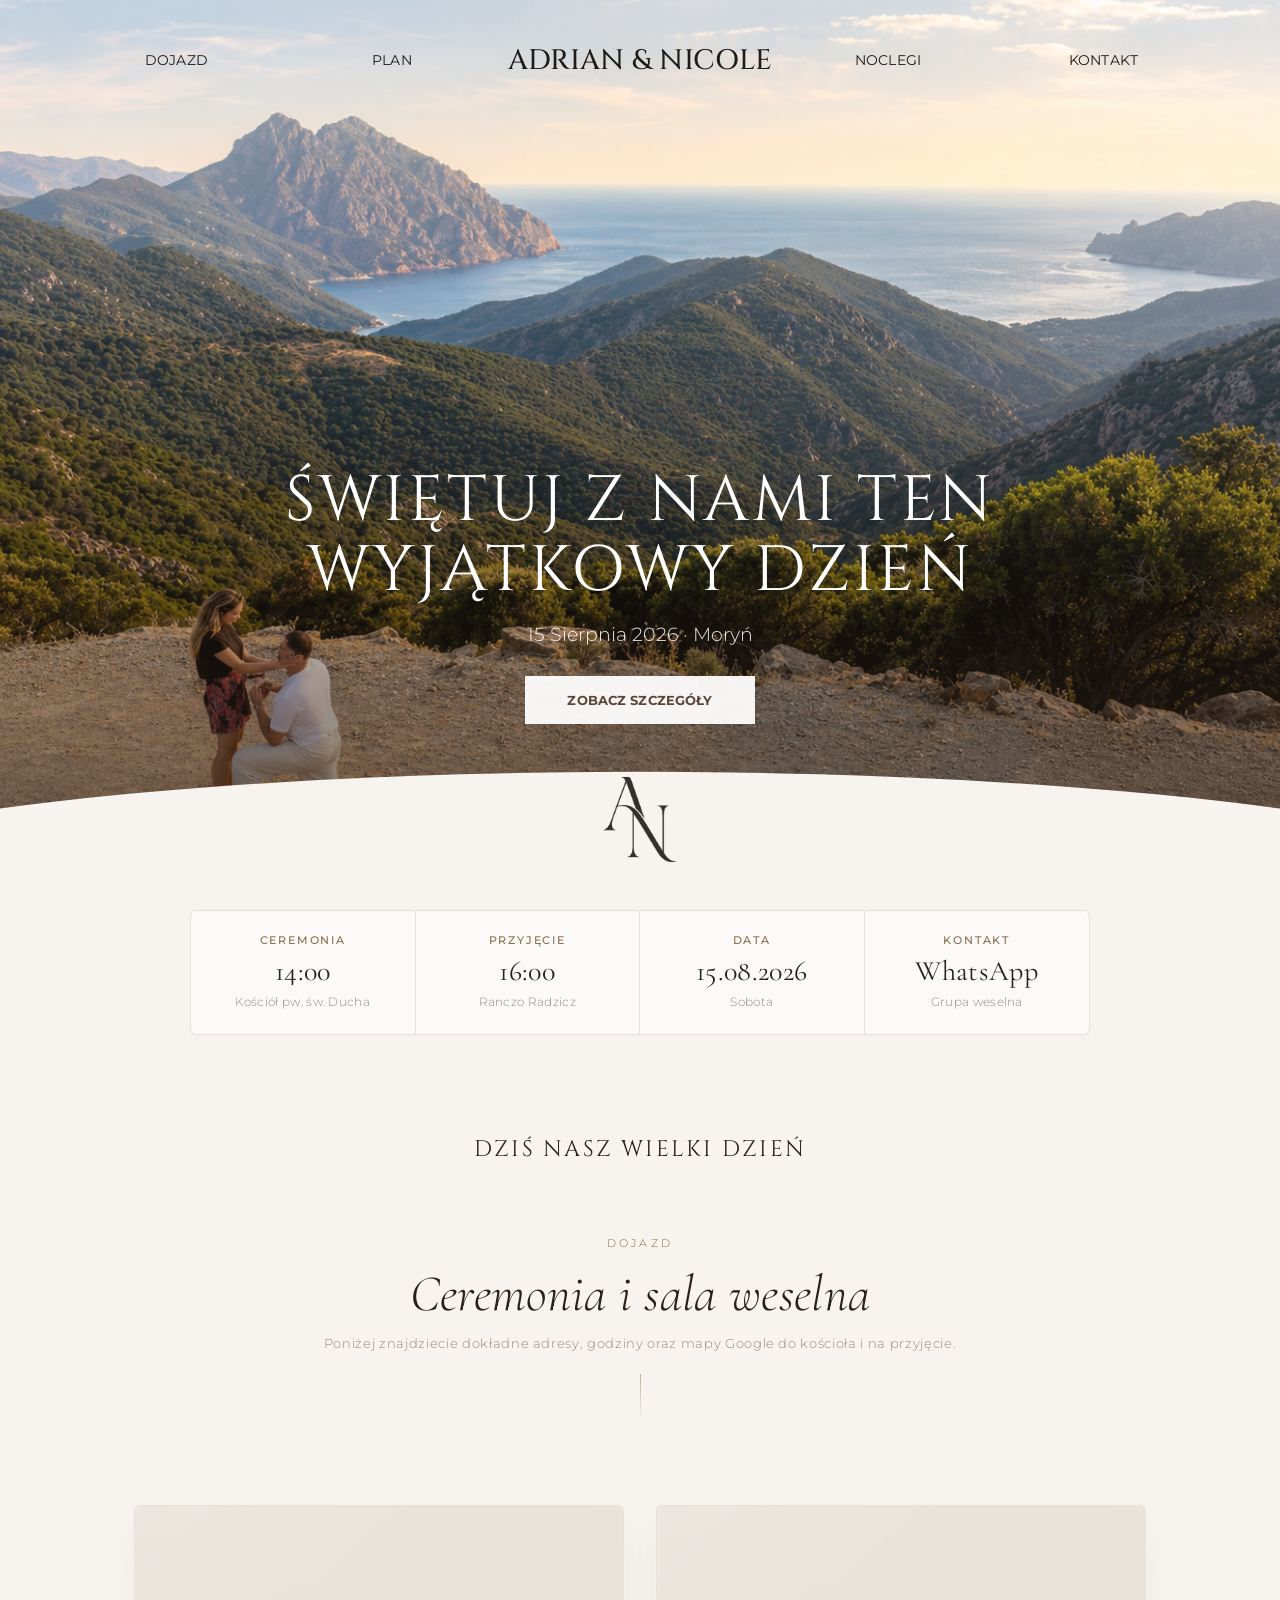
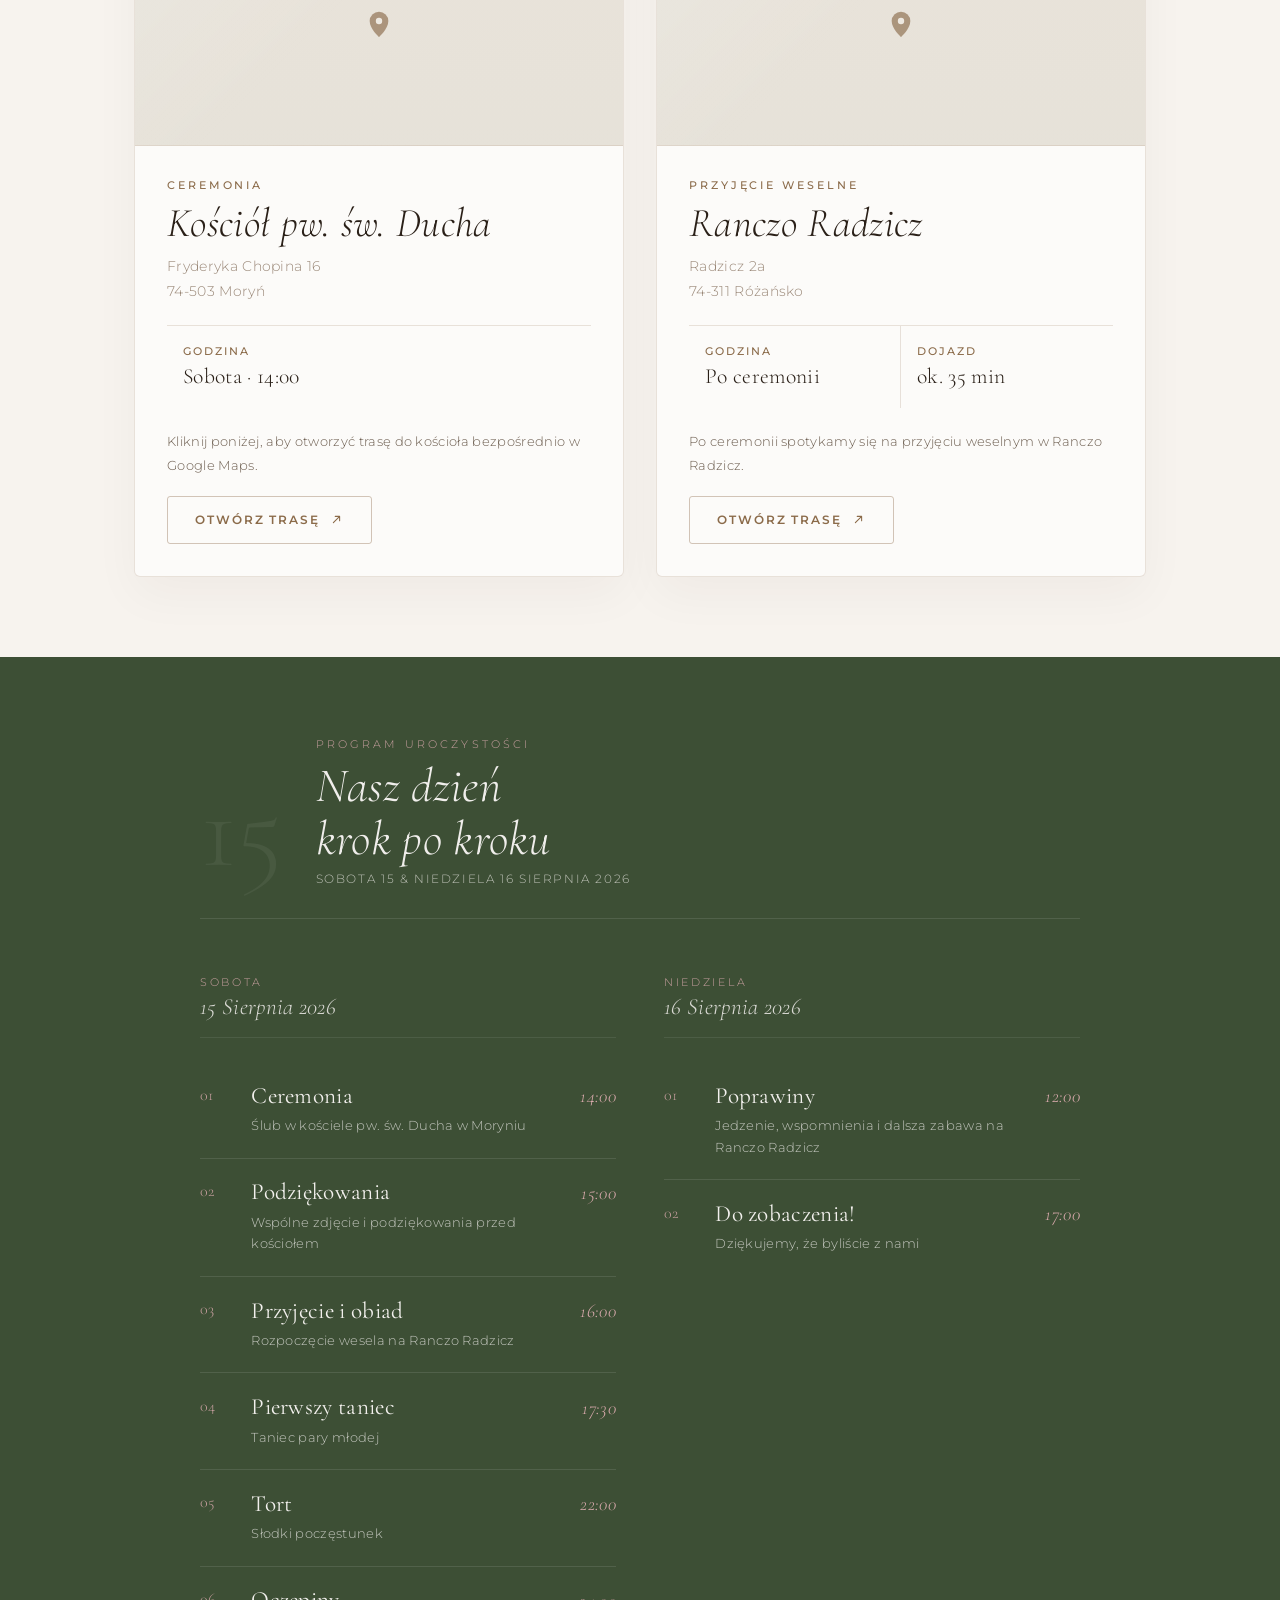
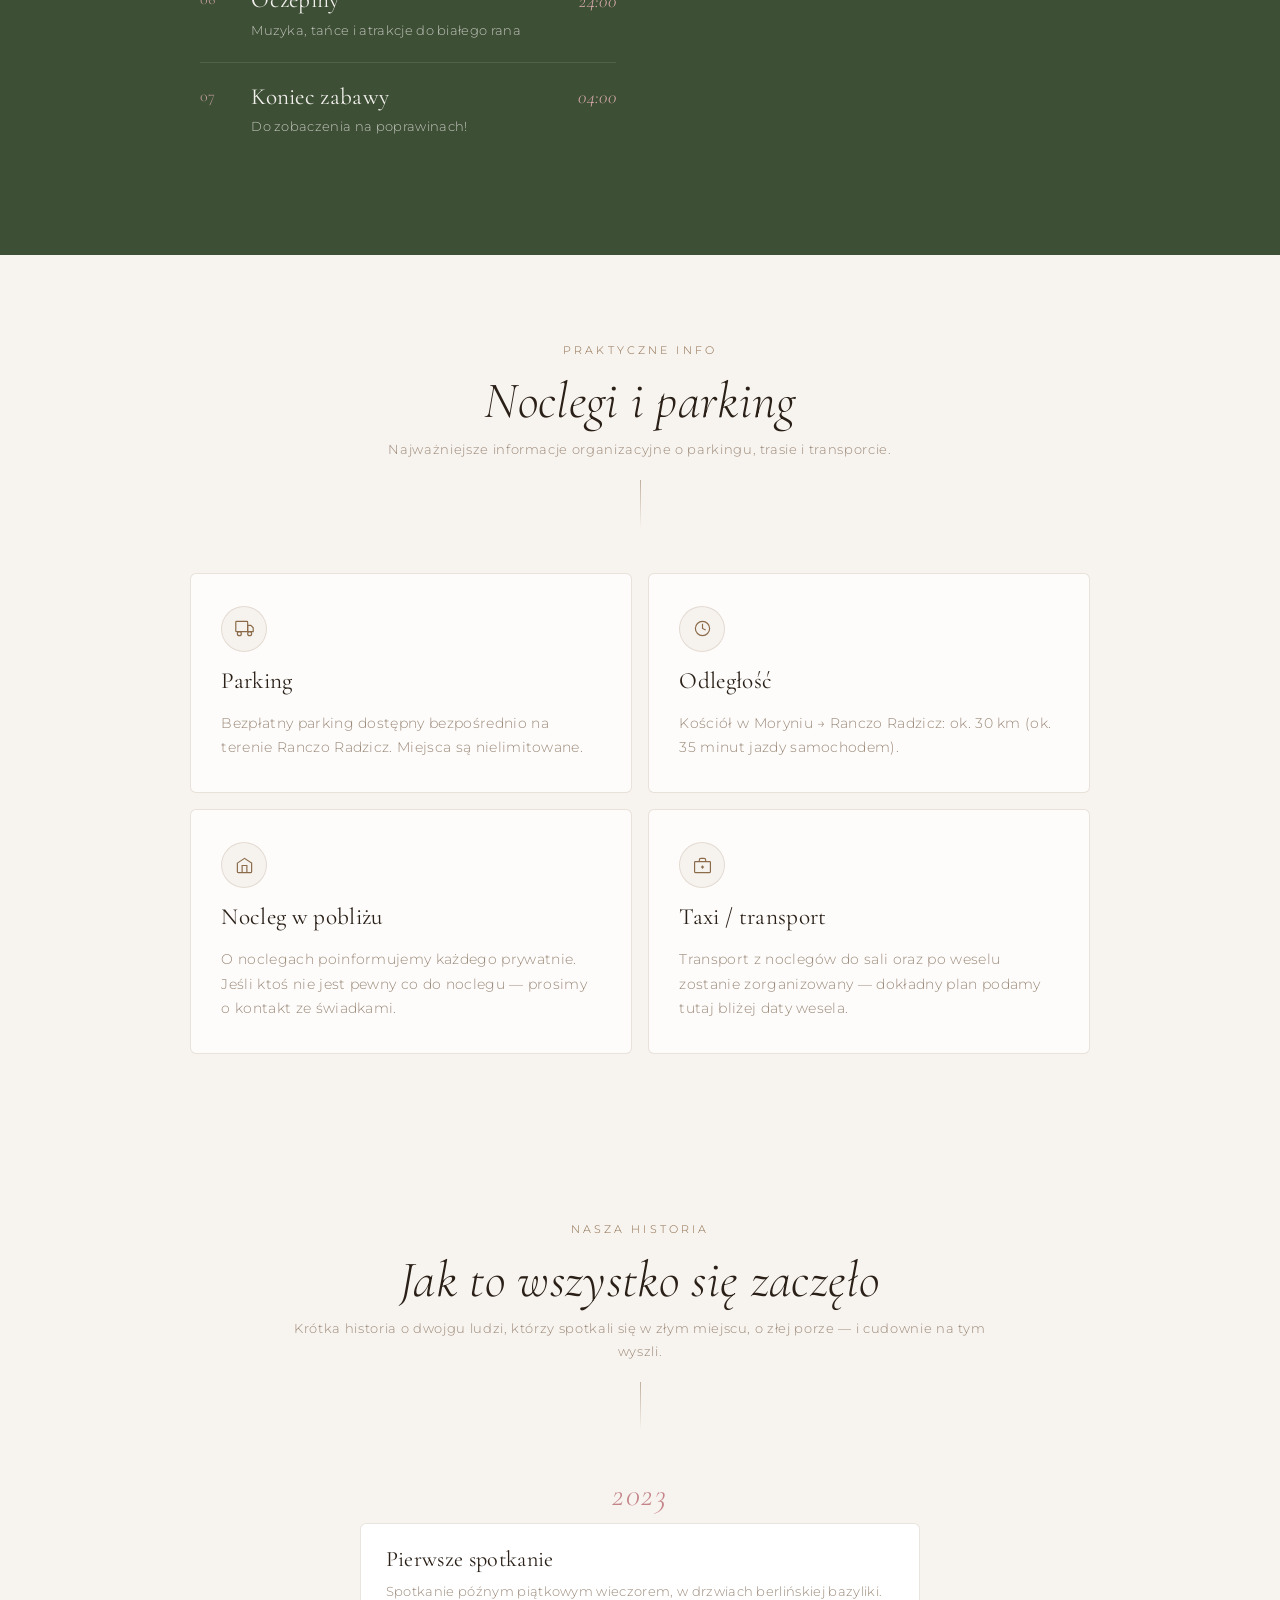
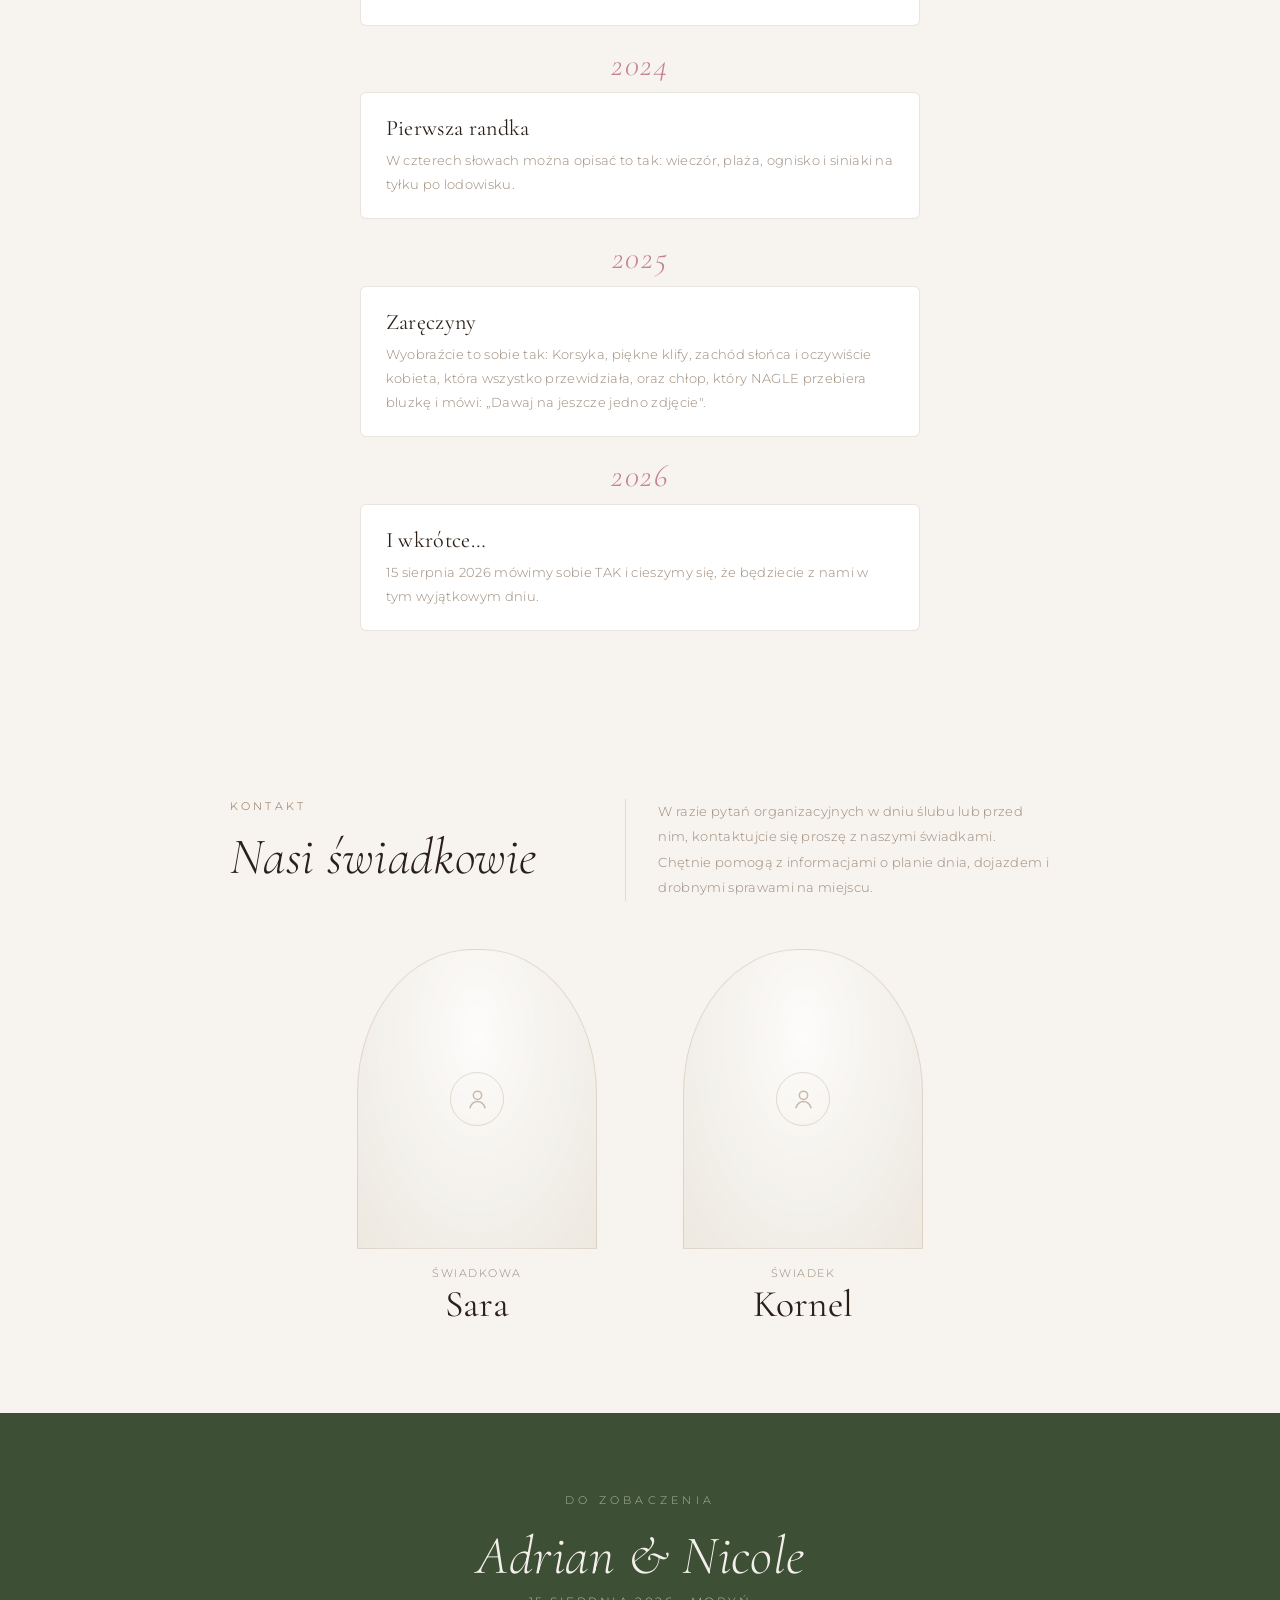
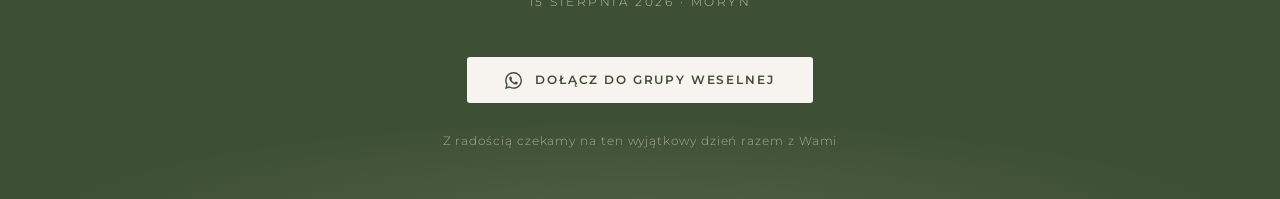
==== index.html @ 2f5355aa "first commit" ====
<!DOCTYPE html>
<html lang="pl">

<head>
  <meta charset="UTF-8" />
  <meta name="viewport" content="width=device-width, initial-scale=1.0" />
  <meta name="description"
    content="Strona ślubna Adriana i Nicole: data, dojazd, plan uroczystości, noclegi, parking i kontakt." />
  <title>Adrian & Nicole · 15.08.2026</title>
  <link rel="preload" as="image" href="hero-corsica.png" />
  <link rel="preconnect" href="https://fonts.googleapis.com" />
  <link rel="preconnect" href="https://fonts.gstatic.com" crossorigin />
  <link
    href="https://fonts.googleapis.com/css2?family=Cormorant+Garamond:ital,wght@0,300;0,400;0,600;1,300;1,400;1,600&family=Cinzel:wght@400;500&family=Montserrat:wght@300;400;500&display=swap"
    rel="stylesheet" />
  <style>
    *,
    *::before,
    *::after {
      box-sizing: border-box;
      margin: 0;
      padding: 0;
    }

    :root {
      --bg: #f7f3ee;
      /* ciepły krem — tło całej strony */
      --bg2: #ede8e0;
      /* nieco ciemniejszy krem dla sekcji */
      --dark: #2a2018;
      /* głęboka czekolada — tekst */
      --mid: #6b5c4e;
      /* średni brąz — podtytuły */
      --muted: #9a8878;
      /* jasny brąz — opisy */
      --accent: #8b6b4a;
      /* ciepły brąz — przyciski, akcenty */
      --pink: #c4848a;
      /* blush różowy */
      --green: #3d4f35;
      /* zieleń sekcji */
      --border: rgba(139, 107, 74, 0.18);
      --white: #ffffff;
    }

    html {
      scroll-behavior: smooth;
    }

    body {
      font-family: 'Montserrat', sans-serif;
      font-weight: 300;
      background: var(--bg);
      color: var(--dark);
      letter-spacing: 0.02em;
    }

    /* ════════════════════════════════
       HERO — DreamDay style
    ════════════════════════════════ */
    .hero {
      position: relative;
      width: 100%;
      height: 100vh;
      min-height: 720px;
      margin: 0;
      overflow: hidden;
      display: flex;
      flex-direction: column;
      justify-content: flex-end;
      background: #efecea;
    }

    /* photo background */
    .hero-photo {
      position: absolute;
      inset: 0;
      background-color: #d9d2c8;
      background-image: url('hero-corsica.png');
      background-size: cover;
      background-position: 50% 42%;
      transform: scale(1.01);
    }

    /* dark gradient only at bottom for text legibility */
    .hero-photo::after {
      content: '';
      position: absolute;
      inset: 0;
      background: linear-gradient(to bottom,
          rgba(255, 255, 255, 0.58) 0%,
          rgba(255, 255, 255, 0.12) 36%,
          rgba(49, 37, 28, 0.34) 68%,
          rgba(49, 37, 28, 0.74) 100%);
    }

    .hero-nav {
      position: absolute;
      top: 0;
      left: 0;
      right: 0;
      z-index: 5;
      display: grid;
      grid-template-columns: 1fr 1fr auto 1fr 1fr;
      align-items: center;
      gap: 1rem;
      padding: 2.6rem clamp(1.25rem, 6vw, 7rem) 0;
      color: #1e1c18;
    }

    .hero-nav a {
      color: inherit;
      font-size: 0.88rem;
      font-weight: 400;
      text-align: center;
      text-decoration: none;
      text-transform: uppercase;
      letter-spacing: 0.02em;
      transition: opacity 0.2s ease;
    }

    .hero-nav a:hover {
      opacity: 0.6;
    }

    .hero-brand {
      font-family: 'Cinzel', serif;
      font-size: clamp(1.45rem, 2.2vw, 2rem);
      font-weight: 500;
      color: inherit;
      text-align: center;
      text-transform: uppercase;
      white-space: nowrap;
    }

    .mobile-menu-toggle,
    .mobile-menu {
      display: none;
    }

    /* text block */
    .hero-body {
      position: relative;
      z-index: 2;
      text-align: center;
      width: min(100%, 1120px);
      margin: 0 auto;
      padding: 0 1.5rem clamp(11rem, 18vh, 15rem);
    }

    .hero-title {
      font-family: 'Cinzel', serif;
      font-size: clamp(2.35rem, 5vw, 4.9rem);
      font-weight: 400;
      color: #fff;
      letter-spacing: 0.04em;
      line-height: 1.08;
      text-transform: uppercase;
      margin-bottom: 1rem;
      margin-left: auto;
      margin-right: auto;
      max-width: 980px;
      text-wrap: balance;
      text-shadow: 0 2px 24px rgba(0, 0, 0, 0.16);
    }

    .hero-sub {
      font-size: clamp(0.95rem, 1.5vw, 1.24rem);
      font-weight: 300;
      letter-spacing: 0;
      color: rgba(255, 255, 255, 0.90);
      margin-bottom: 1.9rem;
    }

    /* CTA button */
    .hero-cta {
      display: inline-flex;
      align-items: center;
      justify-content: center;
      min-width: 230px;
      min-height: 48px;
      padding: 0.85rem 2.35rem;
      border: 0;
      color: #5b4539;
      font-family: 'Montserrat', sans-serif;
      font-size: 0.82rem;
      font-weight: 700;
      letter-spacing: 0.01em;
      text-transform: uppercase;
      text-decoration: none;
      cursor: pointer;
      background: rgba(255, 255, 255, 0.94);
      transition: transform 0.25s, background 0.25s;
    }

    .hero-cta:hover {
      background: #fff;
      transform: translateY(-2px);
    }

    /* countdown inside hero */
    .hero-countdown {
      display: none;
      justify-content: center;
      gap: 2rem;
      margin-bottom: 2rem;
    }

    .hcd-item {
      display: flex;
      flex-direction: column;
      align-items: center;
    }

    .hcd-num {
      font-family: 'Cinzel', serif;
      font-size: 2.2rem;
      font-weight: 400;
      color: #fff;
      line-height: 1;
    }

    .hcd-lbl {
      font-size: 0.45rem;
      letter-spacing: 0.25em;
      text-transform: uppercase;
      color: rgba(255, 255, 255, 0.6);
      margin-top: 0.3rem;
    }

    .hcd-sep {
      font-size: 1.5rem;
      color: rgba(255, 255, 255, 0.25);
      align-self: flex-start;
      margin-top: 0.6rem;
    }

    /* white arch at bottom */
    .hero-arch {
      position: absolute;
      bottom: -2px;
      left: 0;
      right: 0;
      z-index: 3;
      line-height: 0;
      height: clamp(116px, 11vw, 165px);
    }

    .hero-arch svg {
      display: block;
      width: 100%;
      height: 100%;
    }

    /* monogram below arch */
    .hero-ornament {
      position: relative;
      z-index: 4;
      text-align: center;
      width: min(100% - 2rem, 1480px);
      margin: -7.9rem auto 0;
      padding-bottom: 2rem;
      background: transparent;
    }

    .hero-ornament img {
      display: block;
      width: clamp(70px, 6.2vw, 96px);
      height: auto;
      margin: 0 auto;
      opacity: 0.9;
    }

    .quick-section {
      background: var(--bg);
      padding: 0.8rem 1.5rem clamp(2.5rem, 5vw, 3.5rem);
    }

    .quick-grid {
      width: min(100%, 900px);
      margin: 0 auto;
      display: grid;
      grid-template-columns: repeat(4, 1fr);
      border: 1px solid var(--border);
      border-radius: 6px;
      background: rgba(255, 255, 255, 0.58);
      overflow: hidden;
    }

    .quick-item {
      min-height: 112px;
      padding: 1.4rem 1.1rem;
      display: flex;
      flex-direction: column;
      justify-content: center;
      text-align: center;
      text-decoration: none;
      color: var(--dark);
      border-right: 1px solid var(--border);
      transition: background 0.2s ease, color 0.2s ease;
    }

    .quick-item:last-child {
      border-right: 0;
    }

    .quick-item:hover {
      background: rgba(139, 107, 74, 0.07);
      color: var(--accent);
    }

    .quick-label {
      display: block;
      margin-bottom: 0.55rem;
      color: var(--accent);
      font-size: 0.7rem;
      font-weight: 500;
      letter-spacing: 0.16em;
      text-transform: uppercase;
    }

    .quick-value {
      display: block;
      font-family: 'Cormorant Garamond', serif;
      font-size: clamp(1.35rem, 2.2vw, 1.8rem);
      font-weight: 400;
      line-height: 1.12;
    }

    .quick-note {
      display: block;
      margin-top: 0.35rem;
      color: var(--muted);
      font-size: 0.78rem;
      line-height: 1.5;
    }

    .countdown-section {
      background: var(--bg);
      color: var(--dark);
      padding: clamp(1.9rem, 4vw, 2.7rem) 1.5rem clamp(2.3rem, 5vw, 3.3rem);
    }

    .countdown-grid {
      width: min(100%, 640px);
      margin: 0 auto;
      display: grid;
      grid-template-columns: repeat(4, 1fr);
      gap: clamp(1rem, 5vw, 3rem);
      text-align: center;
    }

    .countdown-item {
      position: relative;
    }

    .countdown-item+.countdown-item::before {
      content: '';
      position: absolute;
      left: calc(clamp(1rem, 5vw, 3rem) / -2);
      top: 0.25rem;
      bottom: 0.15rem;
      width: 1px;
      background: linear-gradient(180deg, transparent, rgba(139, 107, 74, 0.28), transparent);
    }

    .countdown-num {
      display: block;
      font-family: 'Cormorant Garamond', serif;
      font-size: clamp(2.4rem, 6vw, 4rem);
      font-weight: 400;
      line-height: 0.9;
      color: var(--dark);
      font-variant-numeric: tabular-nums;
    }

    .countdown-label {
      display: block;
      margin-top: 0.8rem;
      color: var(--accent);
      font-size: 0.7rem;
      font-weight: 500;
      letter-spacing: 0.24em;
      text-transform: uppercase;
    }

    .ceremony-section {
      background: var(--bg);
      padding: 0 1.5rem 5rem;
      display: grid;
      grid-template-columns: repeat(2, minmax(0, 1fr));
      gap: clamp(1.4rem, 3vw, 2rem);
      max-width: 1060px;
      margin: 0 auto;
    }

    .route-heading {
      background: var(--bg);
      padding: 1.2rem 1.5rem 2.4rem;
    }

    .route-heading-inner {
      max-width: 760px;
      margin: 0 auto;
      text-align: center;
    }

    .ceremony-card {
      width: 100%;
      margin: 0;
      padding: 0;
      background: rgba(255, 255, 255, 0.64);
      border: 1px solid var(--border);
      border-radius: 6px;
      text-align: left;
      box-shadow: 0 18px 48px rgba(42, 32, 24, 0.04);
      scroll-margin-top: 1.4rem;
      overflow: hidden;
    }

    .ceremony-card+.ceremony-card {
      margin-top: 0;
    }

    .ceremony-map-preview {
      position: relative;
      min-height: clamp(180px, 21vw, 240px);
      display: grid;
      place-items: center;
      overflow: hidden;
      background:
        linear-gradient(135deg, rgba(255, 255, 255, 0.20), transparent 42%),
        var(--bg2);
      border-bottom: 1px solid var(--border);
      color: var(--accent);
    }

    .ceremony-map-preview iframe {
      position: absolute;
      inset: 0;
      width: 100%;
      height: 100%;
      border: 0;
      filter: saturate(1.18) contrast(1.06) brightness(0.98);
      opacity: 0.96;
    }

    .ceremony-map-preview::after {
      content: '';
      position: absolute;
      inset: 0;
      background:
        linear-gradient(0deg, rgba(61, 79, 53, 0.04), rgba(139, 107, 74, 0.04)),
        rgba(247, 243, 238, 0.02);
      pointer-events: none;
    }

    .ceremony-map-cover {
      position: absolute;
      inset: 0;
      z-index: 2;
      display: grid;
      place-items: center;
      color: var(--accent);
      text-decoration: none;
      transition: background 0.25s ease, color 0.25s ease;
    }

    .ceremony-map-cover:hover {
      background: rgba(247, 243, 238, 0.08);
      color: var(--dark);
    }

    .ceremony-map-pin {
      width: 42px;
      height: 42px;
      display: grid;
      place-items: center;
      color: rgba(139, 107, 74, 0.74);
    }

    .ceremony-map-pin svg {
      width: 32px;
      height: 32px;
    }

    .ceremony-content {
      padding: clamp(1.5rem, 3vw, 2rem);
    }

    .ceremony-kicker {
      margin-bottom: 0.65rem;
      color: var(--accent);
      font-size: 0.7rem;
      font-weight: 500;
      letter-spacing: 0.26em;
      text-transform: uppercase;
    }

    .ceremony-title {
      font-family: 'Cormorant Garamond', serif;
      font-size: clamp(1.9rem, 3.4vw, 2.55rem);
      font-weight: 300;
      font-style: italic;
      color: var(--dark);
      line-height: 1.05;
      margin-bottom: 0.55rem;
    }

    .ceremony-sub {
      color: var(--muted);
      font-size: 0.86rem;
      line-height: 1.8;
      margin-bottom: 1.35rem;
    }

    .ceremony-details {
      display: grid;
      grid-template-columns: repeat(auto-fit, minmax(140px, 1fr));
      gap: 0;
      margin: 0 auto 1.35rem;
      border-top: 1px solid var(--border);
    }

    .ceremony-detail {
      padding: 1.15rem 1rem;
    }

    .ceremony-detail:first-child {
      border-right: 1px solid var(--border);
    }

    .ceremony-detail:only-child {
      border-right: 0;
    }

    .ceremony-label {
      display: block;
      margin-bottom: 0.35rem;
      color: var(--accent);
      font-size: 0.7rem;
      font-weight: 500;
      letter-spacing: 0.18em;
      text-transform: uppercase;
    }

    .ceremony-value {
      display: block;
      color: var(--dark);
      font-family: 'Cormorant Garamond', serif;
      font-size: 1.35rem;
      line-height: 1.2;
    }

    .ceremony-route {
      margin-bottom: 1.15rem;
      color: var(--mid);
      font-size: 0.82rem;
      line-height: 1.8;
    }

    .ceremony-map {
      display: none;
    }

    .ceremony-map-link {
      display: inline-flex;
      align-items: center;
      justify-content: center;
      gap: 0.55rem;
      min-height: 48px;
      padding: 0.85rem 1.7rem;
      background: transparent;
      color: var(--accent);
      border: 1px solid rgba(139, 107, 74, 0.38);
      border-radius: 3px;
      font-size: 0.74rem;
      font-weight: 600;
      letter-spacing: 0.16em;
      text-decoration: none;
      text-transform: uppercase;
      transition: transform 0.25s, background 0.25s;
    }

    .ceremony-map-link:hover {
      background: rgba(139, 107, 74, 0.08);
      color: var(--dark);
      transform: translateY(-2px);
    }

    .ceremony-map-link svg {
      width: 15px;
      height: 15px;
    }

    .ceremony-map-link--secondary {
      background: transparent;
      color: var(--accent);
      border: 1px solid rgba(139, 107, 74, 0.38);
    }

    .ceremony-map-link--secondary:hover {
      background: rgba(139, 107, 74, 0.08);
      color: var(--dark);
    }

    /* ════════════════════════════════
       SHARED
    ════════════════════════════════ */
    .section {
      padding: 5rem 2rem;
      max-width: 800px;
      margin: 0 auto;
    }

    .section--wide {
      max-width: 1000px;
    }

    .s-eye {
      font-size: 0.7rem;
      letter-spacing: 0.28em;
      text-transform: uppercase;
      color: var(--accent);
      text-align: center;
      margin-bottom: 0.8rem;
    }

    .s-title {
      font-family: 'Cormorant Garamond', serif;
      font-size: clamp(2rem, 5vw, 3.2rem);
      font-weight: 300;
      font-style: italic;
      color: var(--dark);
      text-align: center;
      margin-bottom: 0.4rem;
    }

    .s-sub {
      font-size: 0.82rem;
      color: var(--muted);
      text-align: center;
      letter-spacing: 0.05em;
      line-height: 1.75;
      margin-bottom: 0.5rem;
    }

    .s-rule {
      width: 1px;
      height: 48px;
      background: linear-gradient(180deg, var(--accent), transparent);
      margin: 1.2rem auto 2.8rem;
      opacity: 0.5;
    }

    .s-sep {
      border: none;
      height: 1px;
      background: var(--border);
      max-width: 100%;
    }

    /* ════════════════════════════════
       NASZA HISTORIA
    ════════════════════════════════ */
    .story-list {
      display: flex;
      flex-direction: column;
      gap: 1.2rem;
      max-width: 560px;
      margin: 0 auto;
    }

    .story-row {
      display: block;
    }

    .story-year {
      font-family: 'Cormorant Garamond', serif;
      font-style: italic;
      font-size: clamp(1.35rem, 3vw, 2rem);
      color: var(--pink);
      text-align: center;
      padding-top: 0;
      margin-bottom: 0.55rem;
      letter-spacing: 0.05em;
    }

    .story-box {
      background: var(--white);
      border: 1px solid var(--border);
      border-radius: 6px;
      padding: 1.35rem 1.55rem;
    }

    .story-box h3 {
      font-family: 'Cormorant Garamond', serif;
      font-size: 1.38rem;
      font-weight: 400;
      color: var(--dark);
      margin-bottom: 0.45rem;
    }

    .story-box p {
      font-size: 0.84rem;
      color: var(--muted);
      line-height: 1.8;
    }

    /* ════════════════════════════════
       PLAN DNIA — green bg, DreamDay style
    ════════════════════════════════ */
    /* ── PROGRAM DNIA — Styl 4 (numerowany) ── */
    .plan-section {
      background: var(--green);
      padding: 5rem 2rem 6rem;
    }

    .plan-inner {
      max-width: 880px;
      margin: 0 auto;
    }

    /* nagłówek z watermarkiem */
    .plan-header {
      display: flex;
      align-items: flex-end;
      gap: 2rem;
      padding-bottom: 2rem;
      margin-bottom: 3.5rem;
      border-bottom: 1px solid rgba(255, 255, 255, 0.1);
    }

    .plan-watermark {
      font-family: 'Cormorant Garamond', serif;
      font-size: 7rem;
      font-weight: 300;
      color: rgba(255, 255, 255, 0.06);
      line-height: 1;
      flex-shrink: 0;
      user-select: none;
      pointer-events: none;
    }

    .plan-htxt {}

    .plan-eye {
      font-size: 0.7rem;
      letter-spacing: 0.28em;
      text-transform: uppercase;
      color: rgba(232, 178, 184, 0.82);
      margin-bottom: 0.6rem;
    }

    .plan-title {
      font-family: 'Cormorant Garamond', serif;
      font-size: clamp(2rem, 5vw, 3rem);
      font-weight: 300;
      font-style: italic;
      color: rgba(250, 247, 245, 0.95);
      line-height: 1.1;
      margin-bottom: 0.4rem;
    }

    .plan-sub {
      font-size: 0.72rem;
      color: rgba(250, 247, 245, 0.68);
      letter-spacing: 0.14em;
      text-transform: uppercase;
    }

    /* siatka dni */
    .plan-days {
      display: grid;
      grid-template-columns: 1fr 1fr;
      gap: 3rem;
    }

    .plan-day-head {
      font-size: 0.7rem;
      letter-spacing: 0.24em;
      text-transform: uppercase;
      color: rgba(232, 178, 184, 0.82);
      margin-bottom: 0.25rem;
    }

    .plan-day-date {
      font-family: 'Cormorant Garamond', serif;
      font-style: italic;
      font-size: 1.45rem;
      color: rgba(250, 247, 245, 0.82);
      margin-bottom: 1.5rem;
      padding-bottom: 1rem;
      border-bottom: 1px solid rgba(255, 255, 255, 0.08);
    }

    /* lista pozycji */
    .pt-list {
      display: flex;
      flex-direction: column;
    }

    .pt-item {
      display: grid;
      grid-template-columns: 32px 1fr auto;
      align-items: start;
      gap: 0 1.2rem;
      padding: 1.3rem 0;
      border-bottom: 1px solid rgba(255, 255, 255, 0.10);
    }

    .pt-item:last-child {
      border-bottom: none;
    }

    .pt-idx {
      font-family: 'Cormorant Garamond', serif;
      font-size: 1rem;
      color: rgba(232, 178, 184, 0.78);
      padding-top: 0.1rem;
      font-weight: 300;
    }

    .pt-body {}

    .pt-name {
      display: block;
      font-family: 'Cormorant Garamond', serif;
      font-size: 1.45rem;
      font-weight: 400;
      color: rgba(250, 247, 245, 0.96);
      margin-bottom: 0.28rem;
      line-height: 1.2;
    }

    .pt-desc {
      display: block;
      font-size: 0.82rem;
      color: rgba(250, 247, 245, 0.72);
      line-height: 1.65;
      margin-top: 0;
    }

    .pt-body {
      display: flex;
      flex-direction: column;
    }

    .pt-time {
      font-family: 'Cormorant Garamond', serif;
      font-style: italic;
      font-size: 1.2rem;
      color: rgba(232, 178, 184, 0.9);
      white-space: nowrap;
      padding-top: 0.08rem;
    }

    @media (max-width: 600px) {
      .plan-days {
        grid-template-columns: 1fr;
        gap: 2.8rem;
      }

      .plan-header {
        flex-direction: column;
        align-items: flex-start;
        gap: 0.5rem;
      }

      .plan-watermark {
        display: none;
      }

      .plan-title {
        font-size: 2.35rem;
      }

      .plan-sub {
        font-size: 0.72rem;
        line-height: 1.6;
      }

      .plan-day-date {
        font-size: 1.35rem;
      }

      .pt-item {
        grid-template-columns: 30px 1fr;
        gap: 0 0.9rem;
        padding: 1.2rem 0;
      }

      .pt-time {
        grid-column: 2;
        margin-top: 0.4rem;
        font-size: 1.05rem;
      }

      .pt-name {
        font-size: 1.34rem;
      }

      .pt-desc {
        font-size: 0.8rem;
      }
    }

    /* ════════════════════════════════
       NOCLEG & DOJAZD — cream bg
    ════════════════════════════════ */
    /* ── NOCLEG & DOJAZD — Styl A ── */
    .info-section {
      background: var(--bg);
      padding: 5.5rem 2rem;
    }

    .info-inner {
      max-width: 900px;
      margin: 0 auto;
    }

    .info-grid {
      display: grid;
      grid-template-columns: 1fr 1fr;
      gap: 1rem;
      margin-top: 0;
    }

    .info-card {
      background: rgba(255, 255, 255, 0.72);
      border: 1px solid var(--border);
      border-radius: 6px;
      padding: 2rem 1.9rem;
      display: flex;
      flex-direction: column;
      gap: 1rem;
    }

    .info-icon-wrap {
      width: 46px;
      height: 46px;
      border: 1px solid var(--border);
      border-radius: 50%;
      display: flex;
      align-items: center;
      justify-content: center;
      color: var(--accent);
      background: rgba(139, 107, 74, 0.06);
      flex-shrink: 0;
    }

    .info-icon-wrap svg {
      width: 19px;
      height: 19px;
    }

    .info-title {
      font-family: 'Cormorant Garamond', serif;
      font-size: 1.45rem;
      font-weight: 400;
      color: var(--dark);
      line-height: 1.15;
    }

    .info-text {
      font-size: 0.86rem;
      color: var(--muted);
      line-height: 1.8;
    }

    /* ════════════════════════════════
       SWIADKOWIE
    ════════════════════════════════ */
    .witness-section {
      background: var(--bg);
      padding: 5.5rem 2rem;
    }

    .witness-inner {
      max-width: 820px;
      margin: 0 auto;
    }

    .witness-head {
      display: grid;
      grid-template-columns: minmax(220px, 0.9fr) minmax(280px, 1.1fr);
      gap: 3rem;
      align-items: start;
      margin-bottom: 3rem;
    }

    .witness-copy {
      border-left: 1px solid var(--border);
      padding-left: 2rem;
      color: var(--muted);
      font-size: 0.84rem;
      line-height: 1.9;
    }

    .witness-head .s-eye,
    .witness-head .s-title {
      text-align: left;
    }

    .witness-grid {
      display: grid;
      grid-template-columns: repeat(2, minmax(0, 1fr));
      gap: clamp(1.2rem, 3vw, 2rem);
      max-width: 620px;
      margin: 0 auto;
    }

    .witness-card {
      text-align: center;
    }

    .witness-photo {
      width: min(100%, 240px);
      aspect-ratio: 4 / 5;
      margin: 0 auto 1.05rem;
      display: grid;
      place-items: center;
      overflow: hidden;
      background:
        radial-gradient(ellipse at 50% 28%, rgba(255, 255, 255, 0.86), rgba(237, 232, 224, 0.92)),
        var(--bg2);
      border: 1px solid var(--border);
      border-radius: 48% 48% 0 0;
    }

    .witness-photo img {
      width: 100%;
      height: 100%;
      object-fit: cover;
      display: block;
    }

    .witness-placeholder {
      width: 54px;
      height: 54px;
      display: grid;
      place-items: center;
      border-radius: 50%;
      color: rgba(139, 107, 74, 0.45);
      border: 1px solid rgba(139, 107, 74, 0.22);
    }

    .witness-placeholder svg {
      width: 25px;
      height: 25px;
    }

    .witness-role {
      margin-bottom: 0.35rem;
      color: var(--muted);
      font-size: 0.7rem;
      letter-spacing: 0.14em;
      text-transform: uppercase;
    }

    .witness-name {
      font-family: 'Cormorant Garamond', serif;
      font-size: clamp(1.7rem, 3vw, 2.35rem);
      font-weight: 400;
      color: var(--dark);
      line-height: 1.05;
    }

    .witness-contact {
      margin-top: 0.55rem;
      color: var(--accent);
      font-size: 0.78rem;
      letter-spacing: 0.04em;
    }

    /* ════════════════════════════════
       FOOTER
    ════════════════════════════════ */
    footer {
      background: var(--green);
      padding: 5rem 2rem 3rem;
      text-align: center;
      position: relative;
      overflow: hidden;
    }

    footer::before {
      content: '';
      position: absolute;
      inset: 0;
      background: radial-gradient(ellipse 70% 42% at 50% 108%, rgba(247, 243, 238, 0.10) 0%, transparent 68%);
      pointer-events: none;
    }

    .footer-eye {
      position: relative;
      font-size: 0.7rem;
      letter-spacing: 0.38em;
      text-transform: uppercase;
      color: rgba(247, 243, 238, 0.62);
      margin-bottom: 1rem;
    }

    .footer-names {
      position: relative;
      font-family: 'Cormorant Garamond', serif;
      font-size: clamp(2.5rem, 5vw, 3.4rem);
      font-style: italic;
      font-weight: 300;
      color: rgba(247, 243, 238, 0.98);
      margin-bottom: 0.4rem;
    }

    .footer-date {
      position: relative;
      font-size: 0.72rem;
      letter-spacing: 0.22em;
      text-transform: uppercase;
      color: rgba(247, 243, 238, 0.68);
      margin-bottom: 3rem;
    }

    .btn-wa {
      position: relative;
      display: inline-flex;
      align-items: center;
      gap: 0.8rem;
      padding: 0.9rem 2.4rem;
      background: var(--bg);
      color: var(--green);
      border-radius: 3px;
      font-family: 'Montserrat', sans-serif;
      font-size: 0.72rem;
      font-weight: 600;
      letter-spacing: 0.16em;
      text-transform: uppercase;
      text-decoration: none;
      transition: transform 0.25s, background 0.25s, box-shadow 0.25s;
    }

    .btn-wa:hover {
      background: #fff;
      transform: translateY(-2px);
      box-shadow: 0 8px 24px rgba(42, 32, 24, 0.18);
    }

    .btn-wa svg {
      width: 17px;
      height: 17px;
      fill: currentColor;
    }

    .footer-note {
      position: relative;
      margin-top: 1.8rem;
      font-size: 0.72rem;
      color: rgba(247, 243, 238, 0.56);
      letter-spacing: 0.08em;
      line-height: 1.7;
    }

    /* ════════════════════════════════
       RESPONSIVE
    ════════════════════════════════ */
    @media (max-width: 600px) {

      html,
      body {
        width: 100%;
        overflow-x: hidden;
        background: var(--bg);
      }

      .hero {
        width: 100%;
        height: 100vh;
        min-height: 680px;
        margin: 0;
      }

      .hero-photo {
        background-position: 46% 36%;
      }

      .hero-nav {
        grid-template-columns: 44px 1fr 44px;
        padding: 1.25rem 1rem 0;
      }

      .hero-nav a {
        display: none;
      }

      .hero-brand {
        grid-column: 2;
        font-size: clamp(1.08rem, 5vw, 1.28rem);
      }

      .mobile-menu-toggle {
        grid-column: 3;
        display: inline-flex;
        width: 44px;
        height: 44px;
        align-items: center;
        justify-content: center;
        border: 0;
        background: transparent;
        color: #1e1c18;
        cursor: pointer;
      }

      .mobile-menu-toggle span,
      .mobile-menu-toggle::before,
      .mobile-menu-toggle::after {
        content: '';
        display: block;
        width: 22px;
        height: 1px;
        background: currentColor;
        transition: transform 0.2s ease, opacity 0.2s ease;
      }

      .mobile-menu-toggle {
        flex-direction: column;
        gap: 6px;
      }

      .hero.is-menu-open .mobile-menu-toggle::before {
        transform: translateY(7px) rotate(45deg);
      }

      .hero.is-menu-open .mobile-menu-toggle span {
        opacity: 0;
      }

      .hero.is-menu-open .mobile-menu-toggle::after {
        transform: translateY(-7px) rotate(-45deg);
      }

      .mobile-menu {
        position: absolute;
        top: 0;
        left: 0;
        right: 0;
        z-index: 4;
        display: grid;
        gap: 0;
        padding: 5.1rem 1.65rem 1.35rem;
        background: rgba(250, 247, 245, 0.96);
        border-bottom: 1px solid rgba(118, 89, 73, 0.16);
        box-shadow: 0 18px 42px rgba(42, 32, 24, 0.13);
        opacity: 0;
        pointer-events: none;
        transform: translateY(-14px);
        transition: opacity 0.2s ease, transform 0.2s ease;
        backdrop-filter: blur(12px);
      }

      .hero.is-menu-open .mobile-menu {
        opacity: 1;
        pointer-events: auto;
        transform: translateY(0);
      }

      .mobile-menu a {
        display: flex;
        align-items: center;
        justify-content: space-between;
        min-height: 48px;
        padding: 0.95rem 0;
        color: #1e1c18;
        font-size: 0.74rem;
        font-weight: 500;
        letter-spacing: 0.16em;
        text-align: left;
        text-decoration: none;
        text-transform: uppercase;
        border-bottom: 1px solid rgba(118, 89, 73, 0.14);
        transition: background 0.2s ease, color 0.2s ease;
      }

      .mobile-menu a::after {
        content: '';
        width: 22px;
        height: 1px;
        background: rgba(30, 28, 24, 0.35);
      }

      .mobile-menu a:last-child {
        border-bottom: 0;
        color: var(--dark);
      }

      .mobile-menu a:hover {
        color: var(--accent);
      }

      .hero-body {
        padding: 0 1.1rem 11.2rem;
      }

      .hero-title {
        max-width: 360px;
        font-size: clamp(1.75rem, 8.2vw, 2.55rem);
        line-height: 1.12;
      }

      .hero-cta {
        min-width: 190px;
        min-height: 46px;
        font-size: 0.74rem;
      }

      .hero-ornament {
        width: 100%;
        margin-top: -7.3rem;
        padding-bottom: 1.2rem;
      }

      .hero-arch {
        left: -4rem;
        right: -4rem;
        height: 165px;
      }

      .hero-arch svg {
        width: 100%;
      }

      .countdown-section {
        padding: 1.55rem 1rem 2.2rem;
      }

      .quick-section {
        padding: 0.6rem 1rem 2.2rem;
      }

      .quick-grid {
        grid-template-columns: 1fr 1fr;
      }

      .quick-item {
        min-height: 104px;
        padding: 1.15rem 0.8rem;
      }

      .quick-item:nth-child(2) {
        border-right: 0;
      }

      .quick-item:nth-child(-n + 2) {
        border-bottom: 1px solid var(--border);
      }

      .quick-label {
        font-size: 0.62rem;
        letter-spacing: 0.14em;
      }

      .quick-value {
        font-size: 1.42rem;
      }

      .quick-note {
        font-size: 0.74rem;
      }

      .countdown-grid {
        gap: 0.55rem;
      }

      .countdown-item+.countdown-item::before {
        display: none;
      }

      .countdown-num {
        font-size: clamp(2rem, 11vw, 2.8rem);
      }

      .countdown-label {
        margin-top: 0.55rem;
        font-size: 0.64rem;
        letter-spacing: 0.14em;
      }

      .ceremony-section {
        padding: 0 1rem 4rem;
        grid-template-columns: 1fr;
        gap: 1.2rem;
      }

      .ceremony-card {
        padding: 0;
      }

      .ceremony-map-preview {
        min-height: 150px;
      }

      .ceremony-content {
        padding: 1.45rem 1.2rem 1.6rem;
      }

      .ceremony-details {
        grid-template-columns: 1fr;
      }

      .ceremony-detail:first-child {
        border-right: none;
      }

      .ceremony-map-link {
        width: 100%;
      }

      .route-heading {
        padding: 0.8rem 1rem 2rem;
      }

      .info-grid {
        grid-template-columns: 1fr;
      }

      .witness-section {
        padding: 4rem 1.2rem;
      }

      .witness-head {
        grid-template-columns: 1fr;
        gap: 1.2rem;
        margin-bottom: 2.2rem;
        text-align: center;
      }

      .witness-head .s-eye,
      .witness-head .s-title {
        text-align: center;
      }

      .witness-copy {
        border-left: none;
        padding-left: 0;
      }

      .witness-grid {
        grid-template-columns: 1fr;
        gap: 2rem;
        max-width: 270px;
      }

      .hcd-sep {
        display: none;
      }

      .hero-countdown {
        gap: 1rem;
      }
    }
  </style>
</head>

<body>

  <!-- ════════════════════════════════
     HERO
════════════════════════════════ -->
  <div class="hero">
    <div class="hero-photo"></div>

    <nav class="hero-nav" aria-label="Główna nawigacja">
      <a href="#trasa">Dojazd</a>
      <a href="#plan">Plan</a>
      <div class="hero-brand">Adrian &amp; Nicole</div>
      <a href="#dojazd">Noclegi</a>
      <a href="#whatsapp">Kontakt</a>
      <button class="mobile-menu-toggle" type="button" aria-label="Otwórz menu" aria-expanded="false">
        <span></span>
      </button>
    </nav>
    <div class="mobile-menu" id="mobile-menu">
      <a href="#trasa">Dojazd</a>
      <a href="#plan">Plan</a>
      <a href="#dojazd">Noclegi</a>
      <a href="#whatsapp">Kontakt</a>
      <a href="#historia">O nas</a>
    </div>

    <div class="hero-body">
      <h1 class="hero-title">Świętuj z nami ten wyjątkowy dzień</h1>
      <p class="hero-sub">15 Sierpnia 2026 · Moryń</p>
      <button class="hero-cta" onclick="document.getElementById('trasa').scrollIntoView({behavior:'smooth'})">
        Zobacz szczegóły
      </button>
    </div>

    <!-- white arch -->
    <div class="hero-arch">
      <svg viewBox="0 0 1440 130" preserveAspectRatio="none" xmlns="http://www.w3.org/2000/svg">
        <ellipse cx="720" cy="132" rx="1040" ry="122" fill="#f7f3ee" />
      </svg>
    </div>
  </div>

  <!-- monogram transition -->
  <div class="hero-ornament">
    <img src="monogram-an.png" alt="Monogram Adrian i Nicole" />
  </div>

  <section class="quick-section" aria-label="Najważniejsze informacje">
    <div class="quick-grid">
      <a class="quick-item" href="#ceremonia">
        <span class="quick-label">Ceremonia</span>
        <span class="quick-value">14:00</span>
        <span class="quick-note">Kościół pw. św. Ducha</span>
      </a>
      <a class="quick-item" href="#przyjecie">
        <span class="quick-label">Przyjęcie</span>
        <span class="quick-value">16:00</span>
        <span class="quick-note">Ranczo Radzicz</span>
      </a>
      <a class="quick-item" href="#plan">
        <span class="quick-label">Data</span>
        <span class="quick-value">15.08.2026</span>
        <span class="quick-note">Sobota</span>
      </a>
      <a class="quick-item" href="#whatsapp">
        <span class="quick-label">Kontakt</span>
        <span class="quick-value">WhatsApp</span>
        <span class="quick-note">Grupa weselna</span>
      </a>
    </div>
  </section>

  <section class="countdown-section" aria-label="Odliczanie do ślubu">
    <div class="countdown-grid">
      <div class="countdown-item">
        <span class="countdown-num" id="cd-d">--</span>
        <span class="countdown-label">Dni</span>
      </div>
      <div class="countdown-item">
        <span class="countdown-num" id="cd-h">--</span>
        <span class="countdown-label">Godzin</span>
      </div>
      <div class="countdown-item">
        <span class="countdown-num" id="cd-m">--</span>
        <span class="countdown-label">Minut</span>
      </div>
      <div class="countdown-item">
        <span class="countdown-num" id="cd-s">--</span>
        <span class="countdown-label">Sekund</span>
      </div>
    </div>
  </section>

  <section class="route-heading" aria-label="Dojazd">
    <div class="route-heading-inner">
      <p class="s-eye">Dojazd</p>
      <h2 class="s-title">Ceremonia i sala weselna</h2>
      <p class="s-sub">Poniżej znajdziecie dokładne adresy, godziny oraz mapy Google do kościoła i na przyjęcie.
      </p>
      <div class="s-rule"></div>
    </div>
  </section>

  <section class="ceremony-section" id="trasa">
    <div class="ceremony-card" id="ceremonia">
      <div class="ceremony-map-preview" aria-label="Mapa - Kościół pw. św. Ducha">
        <iframe src="https://maps.google.com/maps?q=Fryderyka+Chopina+16,+74-503+Mory%C5%84&output=embed&z=15"
          loading="lazy" referrerpolicy="no-referrer-when-downgrade" title="Mapa - Kościół pw. św. Ducha"></iframe>
        <a class="ceremony-map-cover"
          href="https://www.google.com/maps/dir/?api=1&destination=Fryderyka+Chopina+16,+74-503+Mory%C5%84"
          target="_blank" rel="noopener" aria-label="Otwórz trasę do kościoła w Google Maps">
          <span class="ceremony-map-pin" aria-hidden="true">
            <svg viewBox="0 0 24 24" fill="none">
              <path d="M12 21s7-6.2 7-12a7 7 0 10-14 0c0 5.8 7 12 7 12Z" fill="currentColor" opacity="0.88" />
              <circle cx="12" cy="9" r="2.4" fill="var(--bg2)" />
            </svg>
          </span>
        </a>
      </div>
      <div class="ceremony-content">
        <p class="ceremony-kicker">Ceremonia</p>
        <h2 class="ceremony-title">Kościół pw. św. Ducha</h2>
        <p class="ceremony-sub">Fryderyka Chopina 16<br>74-503 Moryń</p>

        <div class="ceremony-details">
          <div class="ceremony-detail">
            <span class="ceremony-label">Godzina</span>
            <span class="ceremony-value">Sobota · 14:00</span>
          </div>
        </div>

        <p class="ceremony-route">Kliknij poniżej, aby otworzyć trasę do kościoła bezpośrednio w Google Maps.
        </p>
        <a class="ceremony-map-link"
          href="https://www.google.com/maps/dir/?api=1&destination=Fryderyka+Chopina+16,+74-503+Mory%C5%84"
          target="_blank" rel="noopener">
          Otwórz trasę
          <svg viewBox="0 0 24 24" fill="none" aria-hidden="true">
            <path d="M7 17L17 7M10 7h7v7" stroke="currentColor" stroke-width="1.7" stroke-linecap="round"
              stroke-linejoin="round" />
          </svg>
        </a>
      </div>
    </div>

    <div class="ceremony-card" id="przyjecie">
      <div class="ceremony-map-preview" aria-label="Mapa - Ranczo Radzicz">
        <iframe src="https://maps.google.com/maps?q=Radzicz+2a,+74-311+R%C3%B3%C5%BCa%C5%84sko&output=embed&z=14"
          loading="lazy" referrerpolicy="no-referrer-when-downgrade" title="Mapa - Ranczo Radzicz"></iframe>
        <a class="ceremony-map-cover"
          href="https://www.google.com/maps/dir/?api=1&destination=Radzicz+2a,+74-311+R%C3%B3%C5%BCa%C5%84sko"
          target="_blank" rel="noopener" aria-label="Otwórz trasę do Ranczo Radzicz w Google Maps">
          <span class="ceremony-map-pin" aria-hidden="true">
            <svg viewBox="0 0 24 24" fill="none">
              <path d="M12 21s7-6.2 7-12a7 7 0 10-14 0c0 5.8 7 12 7 12Z" fill="currentColor" opacity="0.88" />
              <circle cx="12" cy="9" r="2.4" fill="var(--bg2)" />
            </svg>
          </span>
        </a>
      </div>
      <div class="ceremony-content">
        <p class="ceremony-kicker">Przyjęcie weselne</p>
        <h2 class="ceremony-title">Ranczo Radzicz</h2>
        <p class="ceremony-sub">Radzicz 2a<br>74-311 Różańsko</p>

        <div class="ceremony-details">
          <div class="ceremony-detail">
            <span class="ceremony-label">Godzina</span>
            <span class="ceremony-value">Po ceremonii</span>
          </div>
          <div class="ceremony-detail">
            <span class="ceremony-label">Dojazd</span>
            <span class="ceremony-value">ok. 35 min</span>
          </div>
        </div>

        <p class="ceremony-route">Po ceremonii spotykamy się na przyjęciu weselnym w Ranczo Radzicz.</p>
        <a class="ceremony-map-link ceremony-map-link--secondary"
          href="https://www.google.com/maps/dir/?api=1&destination=Radzicz+2a,+74-311+R%C3%B3%C5%BCa%C5%84sko"
          target="_blank" rel="noopener">
          Otwórz trasę
          <svg viewBox="0 0 24 24" fill="none" aria-hidden="true">
            <path d="M7 17L17 7M10 7h7v7" stroke="currentColor" stroke-width="1.7" stroke-linecap="round"
              stroke-linejoin="round" />
          </svg>
        </a>
      </div>
    </div>
  </section>

  <!-- ════════════════════════════════
     PROGRAM DNIA — Styl 4
════════════════════════════════ -->
  <div class="plan-section" id="plan">
    <div class="plan-inner">

      <div class="plan-header">
        <div class="plan-watermark">15</div>
        <div class="plan-htxt">
          <p class="plan-eye">Program uroczystości</p>
          <h2 class="plan-title">Nasz dzień<br>krok po kroku</h2>
          <p class="plan-sub">Sobota 15 &amp; Niedziela 16 Sierpnia 2026</p>
        </div>
      </div>

      <div class="plan-days">

        <!-- SOBOTA -->
        <div>
          <p class="plan-day-head">Sobota</p>
          <p class="plan-day-date">15 Sierpnia 2026</p>
          <div class="pt-list">

            <div class="pt-item">
              <span class="pt-idx">01</span>
              <div class="pt-body">
                <span class="pt-name">Ceremonia</span>
                <span class="pt-desc">Ślub w kościele pw. św. Ducha w Moryniu</span>
              </div>
              <span class="pt-time">14:00</span>
            </div>

            <div class="pt-item">
              <span class="pt-idx">02</span>
              <div class="pt-body">
                <span class="pt-name">Podziękowania</span>
                <span class="pt-desc">Wspólne zdjęcie i podziękowania przed kościołem</span>
              </div>
              <span class="pt-time">15:00</span>
            </div>

            <div class="pt-item">
              <span class="pt-idx">03</span>
              <div class="pt-body">
                <span class="pt-name">Przyjęcie i obiad</span>
                <span class="pt-desc">Rozpoczęcie wesela na Ranczo Radzicz</span>
              </div>
              <span class="pt-time">16:00</span>
            </div>

            <div class="pt-item">
              <span class="pt-idx">04</span>
              <div class="pt-body">
                <span class="pt-name">Pierwszy taniec</span>
                <span class="pt-desc">Taniec pary młodej</span>
              </div>
              <span class="pt-time">17:30</span>
            </div>

            <div class="pt-item">
              <span class="pt-idx">05</span>
              <div class="pt-body">
                <span class="pt-name">Tort</span>
                <span class="pt-desc">Słodki poczęstunek</span>
              </div>
              <span class="pt-time">22:00</span>
            </div>

            <div class="pt-item">
              <span class="pt-idx">06</span>
              <div class="pt-body">
                <span class="pt-name">Oczepiny</span>
                <span class="pt-desc">Muzyka, tańce i atrakcje do białego rana</span>
              </div>
              <span class="pt-time">24:00</span>
            </div>

            <div class="pt-item">
              <span class="pt-idx">07</span>
              <div class="pt-body">
                <span class="pt-name">Koniec zabawy</span>
                <span class="pt-desc">Do zobaczenia na poprawinach!</span>
              </div>
              <span class="pt-time">04:00</span>
            </div>

          </div>
        </div>

        <!-- NIEDZIELA -->
        <div>
          <p class="plan-day-head">Niedziela</p>
          <p class="plan-day-date">16 Sierpnia 2026</p>
          <div class="pt-list">

            <div class="pt-item">
              <span class="pt-idx">01</span>
              <div class="pt-body">
                <span class="pt-name">Poprawiny</span>
                <span class="pt-desc">Jedzenie, wspomnienia i dalsza zabawa na Ranczo Radzicz</span>
              </div>
              <span class="pt-time">12:00</span>
            </div>

            <div class="pt-item">
              <span class="pt-idx">02</span>
              <div class="pt-body">
                <span class="pt-name">Do zobaczenia!</span>
                <span class="pt-desc">Dziękujemy, że byliście z nami</span>
              </div>
              <span class="pt-time">17:00</span>
            </div>

          </div>
        </div>

      </div>
    </div>
  </div>

  <!-- ════════════════════════════════
     NOCLEGI & PARKING
════════════════════════════════ -->
  <div class="info-section" id="dojazd">
    <div class="info-inner">
      <p class="s-eye">Praktyczne info</p>
      <h2 class="s-title">Noclegi i parking</h2>
      <p class="s-sub">Najważniejsze informacje organizacyjne o parkingu, trasie i transporcie.</p>
      <div class="s-rule"></div>

      <div class="info-grid">

        <div class="info-card">
          <div class="info-icon-wrap">
            <svg viewBox="0 0 24 24" fill="none" stroke="currentColor" stroke-width="1.5">
              <rect x="1" y="3" width="15" height="13" rx="1" />
              <path d="M16 8h4l3 3v5h-7V8z" />
              <circle cx="5.5" cy="18.5" r="2.5" />
              <circle cx="18.5" cy="18.5" r="2.5" />
            </svg>
          </div>
          <div class="info-title">Parking</div>
          <div class="info-text">Bezpłatny parking dostępny bezpośrednio na terenie Ranczo Radzicz. Miejsca są
            nielimitowane.</div>
        </div>

        <div class="info-card">
          <div class="info-icon-wrap">
            <svg viewBox="0 0 24 24" fill="none" stroke="currentColor" stroke-width="1.5">
              <circle cx="12" cy="12" r="9" />
              <path d="M12 6v6l4 2" />
            </svg>
          </div>
          <div class="info-title">Odległość</div>
          <div class="info-text">Kościół w Moryniu → Ranczo Radzicz: ok. 30 km (ok. 35 minut jazdy
            samochodem).</div>
        </div>

        <div class="info-card">
          <div class="info-icon-wrap">
            <svg viewBox="0 0 24 24" fill="none" stroke="currentColor" stroke-width="1.5">
              <path d="M3 9l9-6 9 6v11a1 1 0 01-1 1H4a1 1 0 01-1-1V9z" />
              <path d="M9 21V12h6v9" />
            </svg>
          </div>
          <div class="info-title">Nocleg w pobliżu</div>
          <div class="info-text">O noclegach poinformujemy każdego prywatnie. Jeśli ktoś nie jest pewny co do
            noclegu —
            prosimy o kontakt ze świadkami.</div>
        </div>

        <div class="info-card">
          <div class="info-icon-wrap">
            <svg viewBox="0 0 24 24" fill="none" stroke="currentColor" stroke-width="1.5">
              <rect x="2" y="7" width="20" height="14" rx="1" />
              <path d="M16 7V5a2 2 0 00-2-2h-4a2 2 0 00-2 2v2" />
              <line x1="12" y1="12" x2="12" y2="16" />
              <line x1="10" y1="14" x2="14" y2="14" />
            </svg>
          </div>
          <div class="info-title">Taxi / transport</div>
          <div class="info-text">Transport z noclegów do sali oraz po weselu zostanie zorganizowany — dokładny
            plan
            podamy tutaj bliżej daty wesela.</div>
        </div>

      </div>
    </div>
  </div>

  <!-- ════════════════════════════════
     NASZA HISTORIA
════════════════════════════════ -->
  <div class="section" id="historia">
    <p class="s-eye">Nasza historia</p>
    <h2 class="s-title">Jak to wszystko się zaczęło</h2>
    <p class="s-sub">Krótka historia o dwojgu ludzi, którzy spotkali się w złym miejscu, o złej porze — i cudownie
      na
      tym wyszli.</p>
    <div class="s-rule"></div>

    <div class="story-list">
      <div class="story-row">
        <div class="story-year">2023</div>
        <div class="story-box">
          <h3>Pierwsze spotkanie</h3>
          <p>Spotkanie późnym piątkowym wieczorem, w drzwiach berlińskiej bazyliki.</p>
        </div>
      </div>
      <div class="story-row">
        <div class="story-year">2024</div>
        <div class="story-box">
          <h3>Pierwsza randka</h3>
          <p>W czterech słowach można opisać to tak: wieczór, plaża, ognisko i siniaki na tyłku po lodowisku.
          </p>
        </div>
      </div>
      <div class="story-row">
        <div class="story-year">2025</div>
        <div class="story-box">
          <h3>Zaręczyny</h3>
          <p>Wyobraźcie to sobie tak: Korsyka, piękne klify, zachód słońca i oczywiście kobieta, która
            wszystko
            przewidziała, oraz chłop, który NAGLE przebiera bluzkę i mówi: „Dawaj na jeszcze jedno zdjęcie".
          </p>
        </div>
      </div>
      <div class="story-row">
        <div class="story-year">2026</div>
        <div class="story-box">
          <h3>I wkrótce…</h3>
          <p>15 sierpnia 2026 mówimy sobie TAK i cieszymy się, że będziecie z nami w tym wyjątkowym dniu.</p>
        </div>
      </div>
    </div>
  </div>

  <!-- ════════════════════════════════
     SWIADKOWIE
════════════════════════════════ -->
  <section class="witness-section" id="swiadkowie">
    <div class="witness-inner">
      <div class="witness-head">
        <div>
          <p class="s-eye">Kontakt</p>
          <h2 class="s-title">Nasi świadkowie</h2>
        </div>
        <p class="witness-copy">W razie pytań organizacyjnych w dniu ślubu lub przed nim, kontaktujcie się
          proszę z
          naszymi świadkami. Chętnie pomogą z informacjami o planie dnia, dojazdem i drobnymi sprawami na
          miejscu.</p>
      </div>

      <div class="witness-grid">
        <article class="witness-card">
          <div class="witness-photo">
            <!-- Podmień później na: <img src="swiadek-1.jpg" alt="Imię i nazwisko świadka"> -->
            <div class="witness-placeholder" aria-hidden="true">
              <svg viewBox="0 0 24 24" fill="none">
                <circle cx="12" cy="8" r="4" stroke="currentColor" stroke-width="1.4" />
                <path d="M4.8 20c1.3-4 4-6 7.2-6s5.9 2 7.2 6" stroke="currentColor" stroke-width="1.4"
                  stroke-linecap="round" />
              </svg>
            </div>
          </div>
          <p class="witness-role">Świadkowa</p>
          <h3 class="witness-name">Sara</h3>
        </article>

        <article class="witness-card">
          <div class="witness-photo">
            <!-- Podmień później na: <img src="swiadek-2.jpg" alt="Imię i nazwisko świadka"> -->
            <div class="witness-placeholder" aria-hidden="true">
              <svg viewBox="0 0 24 24" fill="none">
                <circle cx="12" cy="8" r="4" stroke="currentColor" stroke-width="1.4" />
                <path d="M4.8 20c1.3-4 4-6 7.2-6s5.9 2 7.2 6" stroke="currentColor" stroke-width="1.4"
                  stroke-linecap="round" />
              </svg>
            </div>
          </div>
          <p class="witness-role">Świadek</p>
          <h3 class="witness-name">Kornel</h3>
        </article>
      </div>
    </div>
  </section>

  <!-- ════════════════════════════════
     FOOTER
════════════════════════════════ -->
  <footer>
    <p class="footer-eye">Do zobaczenia</p>
    <p class="footer-names">Adrian &amp; Nicole</p>
    <p class="footer-date">15 Sierpnia 2026 · Moryń</p>

    <a class="btn-wa" id="whatsapp" href="https://chat.whatsapp.com/HlIwihES97HFQhdAHVPuAP?mode=gi_t" target="_blank"
      rel="noopener">
      <svg viewBox="0 0 24 24" xmlns="http://www.w3.org/2000/svg">
        <path
          d="M17.472 14.382c-.297-.149-1.758-.867-2.03-.967-.273-.099-.471-.148-.67.15-.197.297-.767.966-.94 1.164-.173.199-.347.223-.644.075-.297-.15-1.255-.463-2.39-1.475-.883-.788-1.48-1.761-1.653-2.059-.173-.297-.018-.458.13-.606.134-.133.298-.347.446-.52.149-.174.198-.298.298-.497.099-.198.05-.371-.025-.52-.075-.149-.669-1.612-.916-2.207-.242-.579-.487-.5-.669-.51-.173-.008-.371-.01-.57-.01-.198 0-.52.074-.792.372-.272.297-1.04 1.016-1.04 2.479 0 1.462 1.065 2.875 1.213 3.074.149.198 2.096 3.2 5.077 4.487.709.306 1.262.489 1.694.625.712.227 1.36.195 1.871.118.571-.085 1.758-.719 2.006-1.413.248-.694.248-1.289.173-1.413-.074-.124-.272-.198-.57-.347m-5.421 7.403h-.004a9.87 9.87 0 01-5.031-1.378l-.361-.214-3.741.982.998-3.648-.235-.374a9.86 9.86 0 01-1.51-5.26c.001-5.45 4.436-9.884 9.888-9.884 2.64 0 5.122 1.03 6.988 2.898a9.825 9.825 0 012.893 6.994c-.003 5.45-4.437 9.884-9.885 9.884m8.413-18.297A11.815 11.815 0 0012.05 0C5.495 0 .16 5.335.157 11.892c0 2.096.547 4.142 1.588 5.945L.057 24l6.305-1.654a11.882 11.882 0 005.683 1.448h.005c6.554 0 11.89-5.335 11.893-11.893a11.821 11.821 0 00-3.48-8.413z" />
      </svg>
      Dołącz do grupy weselnej
    </a>
    <p class="footer-note">Z radością czekamy na ten wyjątkowy dzień razem z Wami</p>
  </footer>

  <script>
    const weddingDate = new Date(2026, 7, 15, 14, 0, 0); // 15 sierpnia 2026
    function pad(n) { return String(n).padStart(2, '0'); }
    function tick() {
      if (!document.getElementById('cd-d')) return;
      const diff = weddingDate - Date.now();
      if (diff <= 0) {
        document.querySelector('.countdown-grid').innerHTML =
          '<p style="grid-column:1/-1;font-family:Cinzel,serif;font-size:1.4rem;color:var(--dark);letter-spacing:.1em;text-transform:uppercase">Dziś nasz wielki dzień</p>';
        return;
      }
      document.getElementById('cd-d').textContent = Math.floor(diff / 86400000);
      document.getElementById('cd-h').textContent = pad(Math.floor(diff % 86400000 / 3600000));
      document.getElementById('cd-m').textContent = pad(Math.floor(diff % 3600000 / 60000));
      document.getElementById('cd-s').textContent = pad(Math.floor(diff % 60000 / 1000));
    }
    tick(); setInterval(tick, 1000);

    const hero = document.querySelector('.hero');
    const menuButton = document.querySelector('.mobile-menu-toggle');
    const mobileMenu = document.getElementById('mobile-menu');

    menuButton?.addEventListener('click', () => {
      const isOpen = hero.classList.toggle('is-menu-open');
      menuButton.setAttribute('aria-expanded', String(isOpen));
    });

    mobileMenu?.addEventListener('click', (event) => {
      if (event.target.closest('a')) {
        hero.classList.remove('is-menu-open');
        menuButton?.setAttribute('aria-expanded', 'false');
      }
    });
  </script>
</body>

</html>
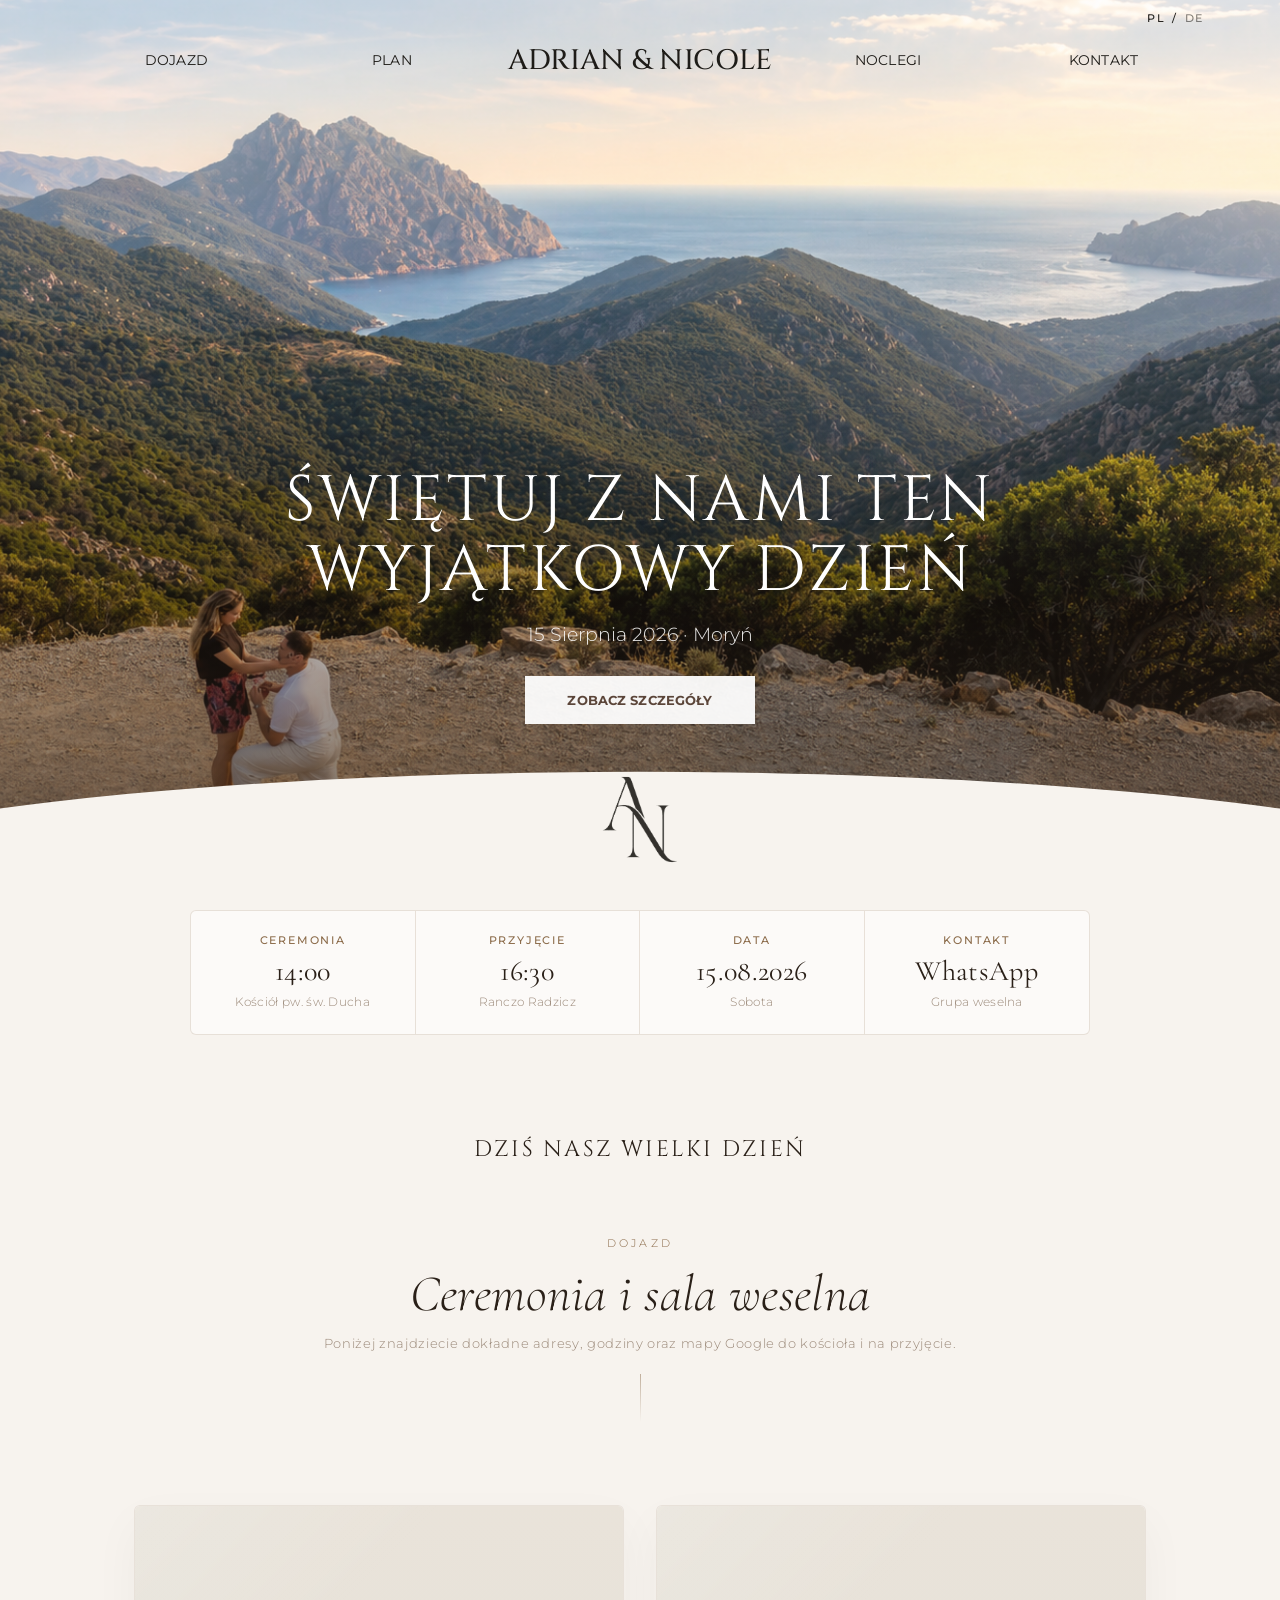
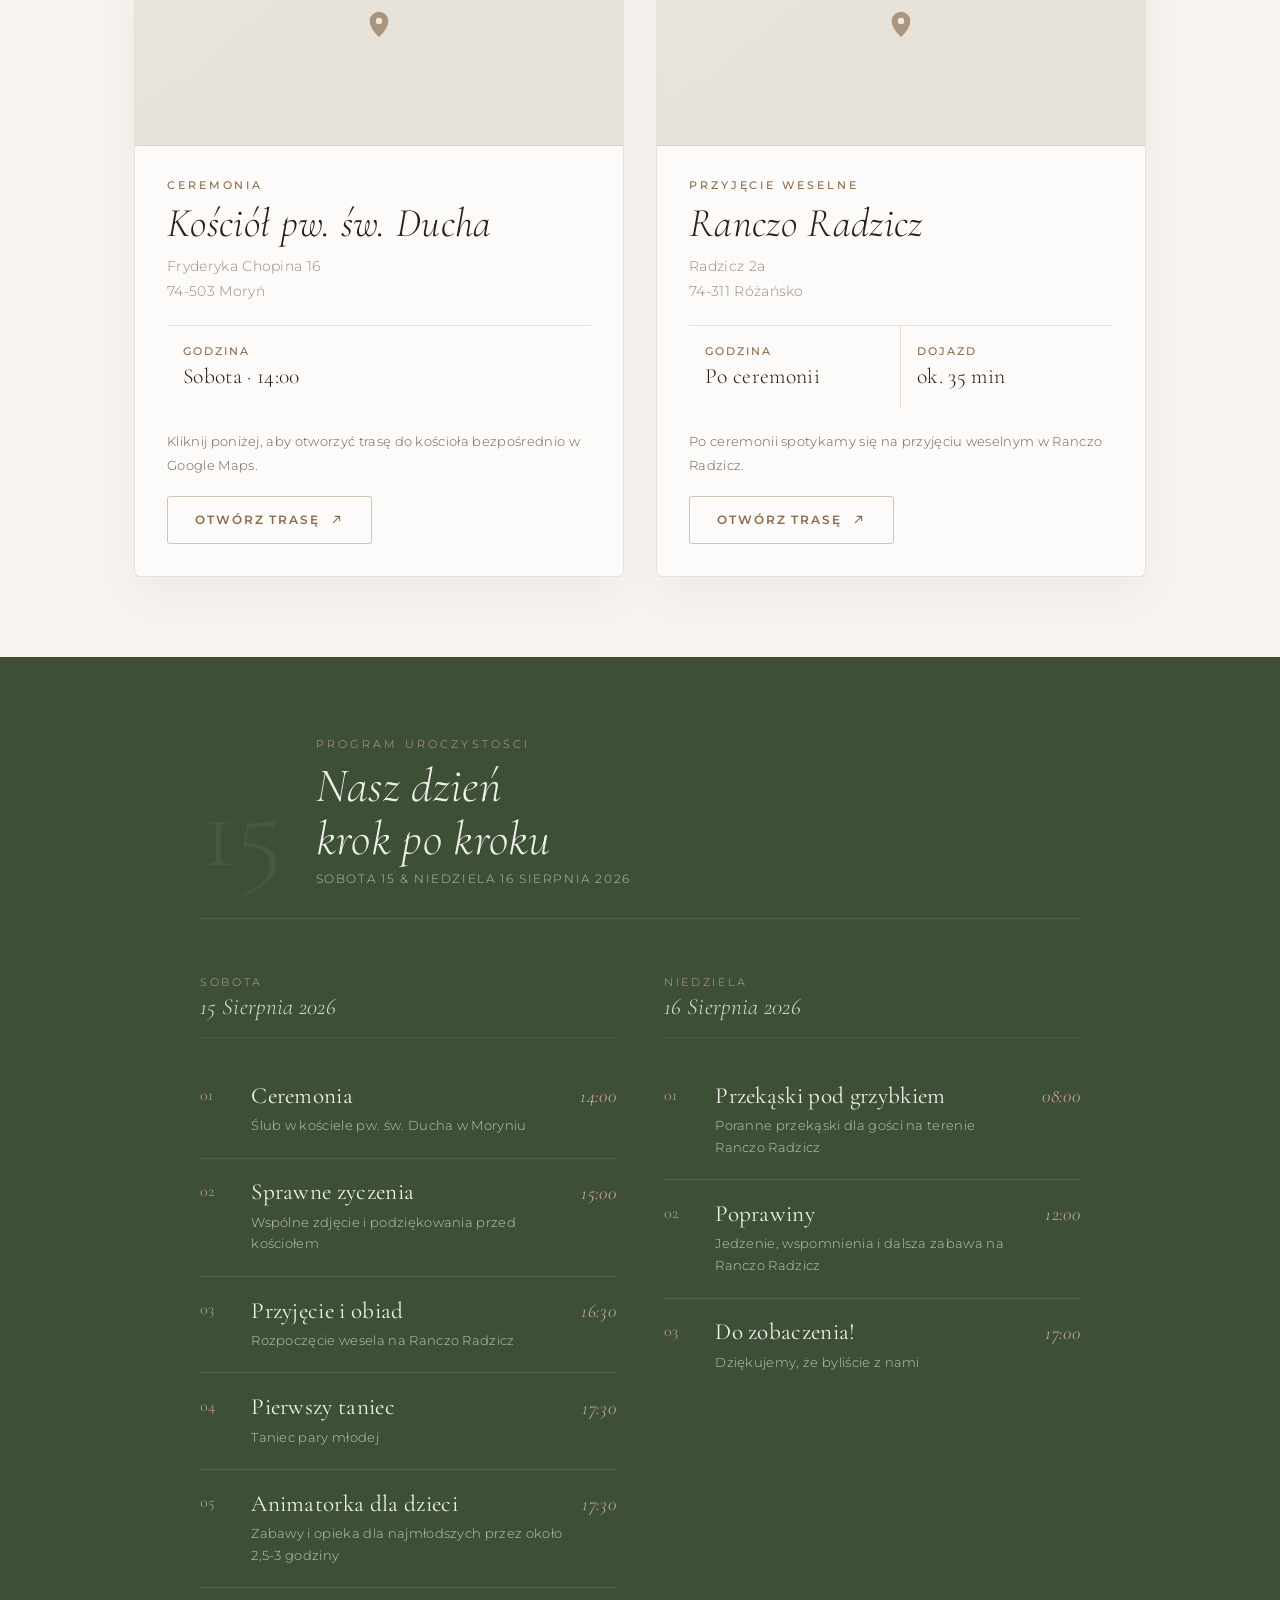
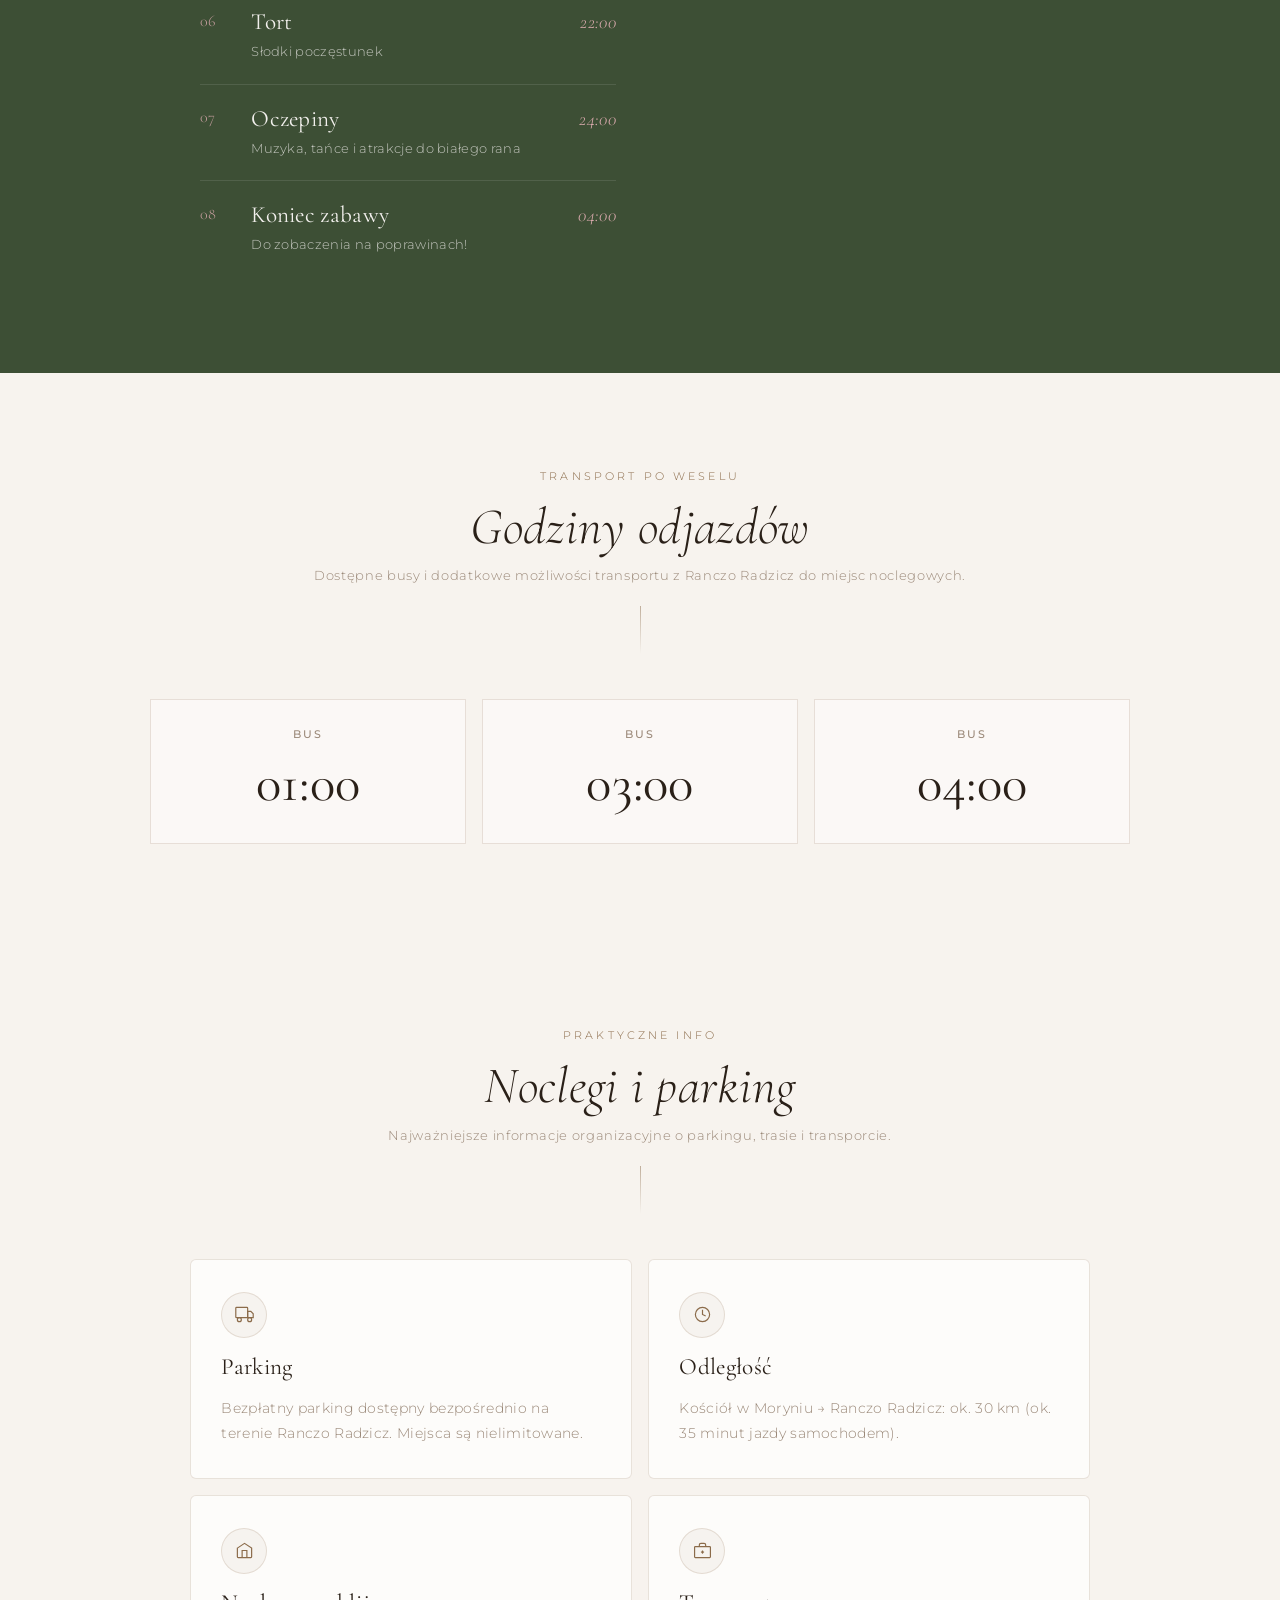
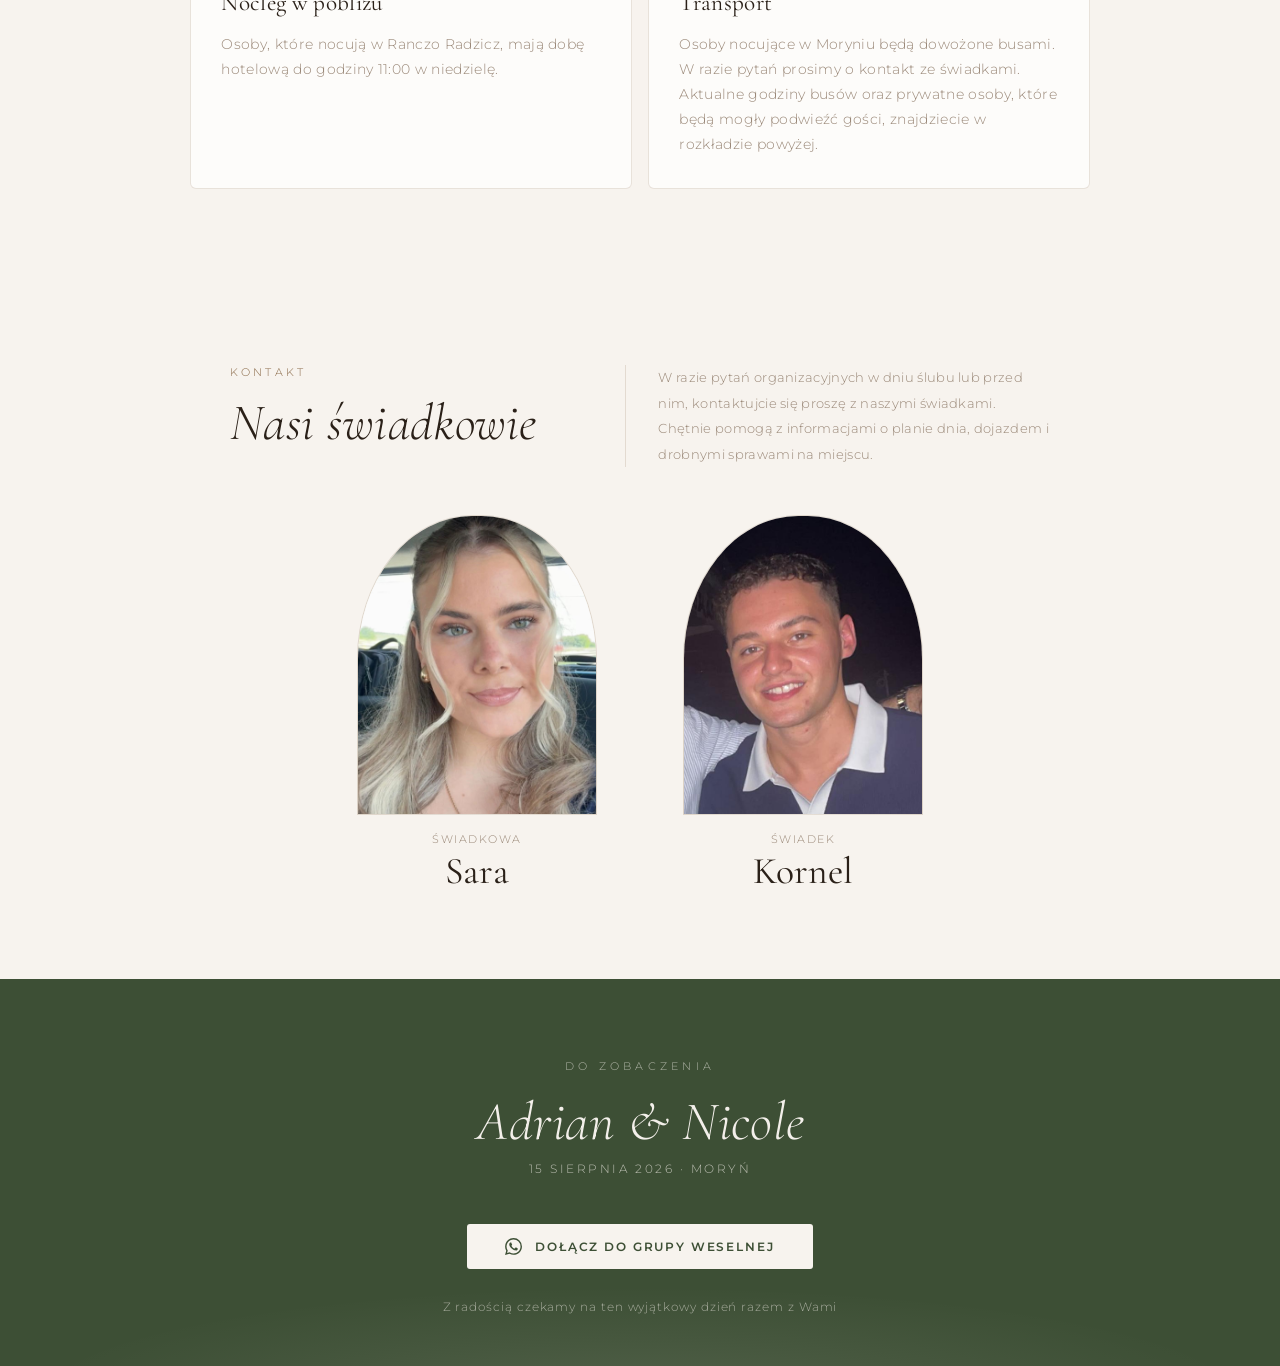
==== commit 3cc5638d: "updated schedule" ====
--- a/index.html
+++ b/index.html
@@ -7,12 +7,15 @@
   <meta name="description"
     content="Strona ślubna Adriana i Nicole: data, dojazd, plan uroczystości, noclegi, parking i kontakt." />
   <title>Adrian & Nicole · 15.08.2026</title>
+  <link rel="alternate" hreflang="pl" href="index.html" />
+  <link rel="alternate" hreflang="de" href="de.html" />
   <link rel="preload" as="image" href="hero-corsica.png" />
   <link rel="preconnect" href="https://fonts.googleapis.com" />
   <link rel="preconnect" href="https://fonts.gstatic.com" crossorigin />
   <link
     href="https://fonts.googleapis.com/css2?family=Cormorant+Garamond:ital,wght@0,300;0,400;0,600;1,300;1,400;1,600&family=Cinzel:wght@400;500&family=Montserrat:wght@300;400;500&display=swap"
     rel="stylesheet" />
+  <link rel="stylesheet" href="schedule.css" />
   <style>
     *,
     *::before,
@@ -138,6 +141,32 @@
       display: none;
     }
 
+    .language-switch {
+      position: absolute;
+      top: 0.75rem;
+      right: clamp(1.25rem, 6vw, 7rem);
+      z-index: 6;
+      display: flex;
+      align-items: center;
+      gap: 0.45rem;
+      color: #1e1c18;
+      font-size: 0.66rem;
+      font-weight: 500;
+      letter-spacing: 0.12em;
+    }
+
+    .language-switch a {
+      color: inherit;
+      text-decoration: none;
+      opacity: 0.55;
+      transition: opacity 0.2s ease;
+    }
+
+    .language-switch a:hover,
+    .language-switch a[aria-current="page"] {
+      opacity: 1;
+    }
+
     /* text block */
     .hero-body {
       position: relative;
@@ -1031,8 +1060,25 @@
     .witness-photo img {
       width: 100%;
       height: 100%;
-      object-fit: cover;
+      object-fit: var(--witness-fit, cover);
+      object-position: center;
+      transform: translate(var(--witness-shift-x, 0), var(--witness-shift-y, 0)) scale(var(--witness-scale, 1));
       display: block;
+    }
+
+    .witness-photo img.witness-sara {
+      --witness-fit: cover;
+      --witness-scale: 1;
+    }
+
+    .witness-photo img.witness-kornel {
+      --witness-fit: cover;
+      --witness-shift-y: -9%;
+      --witness-scale: 1.3;
+    }
+
+    .witness-photo img+.witness-placeholder {
+      display: none;
     }
 
     .witness-placeholder {
@@ -1467,6 +1513,12 @@
   <div class="hero">
     <div class="hero-photo"></div>
 
+    <div class="language-switch" aria-label="Wybór języka">
+      <a href="index.html" lang="pl" aria-current="page">PL</a>
+      <span aria-hidden="true">/</span>
+      <a href="de.html" lang="de">DE</a>
+    </div>
+
     <nav class="hero-nav" aria-label="Główna nawigacja">
       <a href="#trasa">Dojazd</a>
       <a href="#plan">Plan</a>
@@ -1483,6 +1535,7 @@
       <a href="#dojazd">Noclegi</a>
       <a href="#whatsapp">Kontakt</a>
       <a href="#historia">O nas</a>
+      <a href="admin.html">Panel świadków</a>
     </div>
 
     <div class="hero-body">
@@ -1515,7 +1568,7 @@
       </a>
       <a class="quick-item" href="#przyjecie">
         <span class="quick-label">Przyjęcie</span>
-        <span class="quick-value">16:00</span>
+        <span class="quick-value">16:30</span>
         <span class="quick-note">Ranczo Radzicz</span>
       </a>
       <a class="quick-item" href="#plan">
@@ -1670,7 +1723,7 @@
         <div>
           <p class="plan-day-head">Sobota</p>
           <p class="plan-day-date">15 Sierpnia 2026</p>
-          <div class="pt-list">
+          <div class="pt-list" id="saturday-items">
 
             <div class="pt-item">
               <span class="pt-idx">01</span>
@@ -1678,16 +1731,16 @@
                 <span class="pt-name">Ceremonia</span>
                 <span class="pt-desc">Ślub w kościele pw. św. Ducha w Moryniu</span>
               </div>
-              <span class="pt-time">14:00</span>
+              <span class="pt-time" data-schedule-key="sat-ceremony">14:00</span>
             </div>
 
             <div class="pt-item">
               <span class="pt-idx">02</span>
               <div class="pt-body">
-                <span class="pt-name">Podziękowania</span>
+                <span class="pt-name">Sprawne zyczenia</span>
                 <span class="pt-desc">Wspólne zdjęcie i podziękowania przed kościołem</span>
               </div>
-              <span class="pt-time">15:00</span>
+              <span class="pt-time" data-schedule-key="sat-thanks">15:00</span>
             </div>
 
             <div class="pt-item">
@@ -1696,7 +1749,7 @@
                 <span class="pt-name">Przyjęcie i obiad</span>
                 <span class="pt-desc">Rozpoczęcie wesela na Ranczo Radzicz</span>
               </div>
-              <span class="pt-time">16:00</span>
+              <span class="pt-time" data-schedule-key="sat-reception">16:30</span>
             </div>
 
             <div class="pt-item">
@@ -1705,34 +1758,43 @@
                 <span class="pt-name">Pierwszy taniec</span>
                 <span class="pt-desc">Taniec pary młodej</span>
               </div>
-              <span class="pt-time">17:30</span>
+              <span class="pt-time" data-schedule-key="sat-first-dance">17:30</span>
             </div>
 
             <div class="pt-item">
               <span class="pt-idx">05</span>
+              <div class="pt-body">
+                <span class="pt-name">Animatorka dla dzieci</span>
+                <span class="pt-desc">Zabawy i opieka dla najmłodszych przez około 2,5-3 godziny</span>
+              </div>
+              <span class="pt-time" data-schedule-key="sat-animator">17:00</span>
+            </div>
+
+            <div class="pt-item">
+              <span class="pt-idx">06</span>
               <div class="pt-body">
                 <span class="pt-name">Tort</span>
                 <span class="pt-desc">Słodki poczęstunek</span>
               </div>
-              <span class="pt-time">22:00</span>
+              <span class="pt-time" data-schedule-key="sat-cake">22:00</span>
             </div>
 
             <div class="pt-item">
-              <span class="pt-idx">06</span>
+              <span class="pt-idx">07</span>
               <div class="pt-body">
                 <span class="pt-name">Oczepiny</span>
                 <span class="pt-desc">Muzyka, tańce i atrakcje do białego rana</span>
               </div>
-              <span class="pt-time">24:00</span>
+              <span class="pt-time" data-schedule-key="sat-midnight">24:00</span>
             </div>
 
             <div class="pt-item">
-              <span class="pt-idx">07</span>
+              <span class="pt-idx">08</span>
               <div class="pt-body">
                 <span class="pt-name">Koniec zabawy</span>
                 <span class="pt-desc">Do zobaczenia na poprawinach!</span>
               </div>
-              <span class="pt-time">04:00</span>
+              <span class="pt-time" data-schedule-key="sat-end">04:00</span>
             </div>
 
           </div>
@@ -1742,24 +1804,33 @@
         <div>
           <p class="plan-day-head">Niedziela</p>
           <p class="plan-day-date">16 Sierpnia 2026</p>
-          <div class="pt-list">
+          <div class="pt-list" id="sunday-items">
 
             <div class="pt-item">
               <span class="pt-idx">01</span>
+              <div class="pt-body">
+                <span class="pt-name">Przekąski pod grzybkiem</span>
+                <span class="pt-desc">Poranne przekąski dla gości na terenie Ranczo Radzicz</span>
+              </div>
+              <span class="pt-time" data-schedule-key="sun-snacks">08:00</span>
+            </div>
+
+            <div class="pt-item">
+              <span class="pt-idx">02</span>
               <div class="pt-body">
                 <span class="pt-name">Poprawiny</span>
                 <span class="pt-desc">Jedzenie, wspomnienia i dalsza zabawa na Ranczo Radzicz</span>
               </div>
-              <span class="pt-time">12:00</span>
+              <span class="pt-time" data-schedule-key="sun-reception">12:00</span>
             </div>
 
             <div class="pt-item">
-              <span class="pt-idx">02</span>
+              <span class="pt-idx">03</span>
               <div class="pt-body">
                 <span class="pt-name">Do zobaczenia!</span>
                 <span class="pt-desc">Dziękujemy, że byliście z nami</span>
               </div>
-              <span class="pt-time">17:00</span>
+              <span class="pt-time" data-schedule-key="sun-end">17:00</span>
             </div>
 
           </div>
@@ -1768,6 +1839,16 @@
       </div>
     </div>
   </div>
+
+  <section class="bus-section" id="bus">
+    <div class="bus-inner">
+      <p class="s-eye">Transport po weselu</p>
+      <h2 class="s-title">Godziny odjazdów</h2>
+      <p class="s-sub">Dostępne busy i dodatkowe możliwości transportu z Ranczo Radzicz do miejsc noclegowych.</p>
+      <div class="s-rule"></div>
+      <div class="bus-list" id="bus-times" aria-live="polite"></div>
+    </div>
+  </section>
 
   <!-- ════════════════════════════════
      NOCLEGI & PARKING
@@ -1815,9 +1896,8 @@
             </svg>
           </div>
           <div class="info-title">Nocleg w pobliżu</div>
-          <div class="info-text">O noclegach poinformujemy każdego prywatnie. Jeśli ktoś nie jest pewny co do
-            noclegu —
-            prosimy o kontakt ze świadkami.</div>
+          <div class="info-text">Osoby, które nocują w Ranczo Radzicz, mają dobę hotelową do godziny 11:00 w
+            niedzielę.</div>
         </div>
 
         <div class="info-card">
@@ -1829,62 +1909,17 @@
               <line x1="10" y1="14" x2="14" y2="14" />
             </svg>
           </div>
-          <div class="info-title">Taxi / transport</div>
-          <div class="info-text">Transport z noclegów do sali oraz po weselu zostanie zorganizowany — dokładny
-            plan
-            podamy tutaj bliżej daty wesela.</div>
+          <div class="info-title">Transport</div>
+          <div class="info-text">Osoby nocujące w Moryniu będą dowożone busami. W razie pytań prosimy o kontakt ze
+            świadkami. Aktualne
+            godziny busów oraz prywatne osoby, które będą mogły podwieźć gości, znajdziecie w rozkładzie
+            powyżej.</div>
         </div>
 
       </div>
     </div>
   </div>
 
-  <!-- ════════════════════════════════
-     NASZA HISTORIA
-════════════════════════════════ -->
-  <div class="section" id="historia">
-    <p class="s-eye">Nasza historia</p>
-    <h2 class="s-title">Jak to wszystko się zaczęło</h2>
-    <p class="s-sub">Krótka historia o dwojgu ludzi, którzy spotkali się w złym miejscu, o złej porze — i cudownie
-      na
-      tym wyszli.</p>
-    <div class="s-rule"></div>
-
-    <div class="story-list">
-      <div class="story-row">
-        <div class="story-year">2023</div>
-        <div class="story-box">
-          <h3>Pierwsze spotkanie</h3>
-          <p>Spotkanie późnym piątkowym wieczorem, w drzwiach berlińskiej bazyliki.</p>
-        </div>
-      </div>
-      <div class="story-row">
-        <div class="story-year">2024</div>
-        <div class="story-box">
-          <h3>Pierwsza randka</h3>
-          <p>W czterech słowach można opisać to tak: wieczór, plaża, ognisko i siniaki na tyłku po lodowisku.
-          </p>
-        </div>
-      </div>
-      <div class="story-row">
-        <div class="story-year">2025</div>
-        <div class="story-box">
-          <h3>Zaręczyny</h3>
-          <p>Wyobraźcie to sobie tak: Korsyka, piękne klify, zachód słońca i oczywiście kobieta, która
-            wszystko
-            przewidziała, oraz chłop, który NAGLE przebiera bluzkę i mówi: „Dawaj na jeszcze jedno zdjęcie".
-          </p>
-        </div>
-      </div>
-      <div class="story-row">
-        <div class="story-year">2026</div>
-        <div class="story-box">
-          <h3>I wkrótce…</h3>
-          <p>15 sierpnia 2026 mówimy sobie TAK i cieszymy się, że będziecie z nami w tym wyjątkowym dniu.</p>
-        </div>
-      </div>
-    </div>
-  </div>
 
   <!-- ════════════════════════════════
      SWIADKOWIE
@@ -1905,7 +1940,7 @@
       <div class="witness-grid">
         <article class="witness-card">
           <div class="witness-photo">
-            <!-- Podmień później na: <img src="swiadek-1.jpg" alt="Imię i nazwisko świadka"> -->
+            <img class="witness-sara" src="swiadek-1.jpg" alt="Sara">
             <div class="witness-placeholder" aria-hidden="true">
               <svg viewBox="0 0 24 24" fill="none">
                 <circle cx="12" cy="8" r="4" stroke="currentColor" stroke-width="1.4" />
@@ -1920,7 +1955,7 @@
 
         <article class="witness-card">
           <div class="witness-photo">
-            <!-- Podmień później na: <img src="swiadek-2.jpg" alt="Imię i nazwisko świadka"> -->
+            <img class="witness-kornel" src="swiadek-2.jpg" alt="Kornel">
             <div class="witness-placeholder" aria-hidden="true">
               <svg viewBox="0 0 24 24" fill="none">
                 <circle cx="12" cy="8" r="4" stroke="currentColor" stroke-width="1.4" />
@@ -1955,6 +1990,8 @@
     <p class="footer-note">Z radością czekamy na ten wyjątkowy dzień razem z Wami</p>
   </footer>
 
+  <script src="schedule-config.js"></script>
+  <script src="schedule.js"></script>
   <script>
     const weddingDate = new Date(2026, 7, 15, 14, 0, 0); // 15 sierpnia 2026
     function pad(n) { return String(n).padStart(2, '0'); }
--- a/schedule.css
+++ b/schedule.css
@@ -0,0 +1,50 @@
+.bus-section {
+  background: var(--bg);
+  padding: 6rem 1.5rem;
+  text-align: center;
+}
+
+.bus-inner {
+  width: min(100%, 980px);
+  margin: 0 auto;
+}
+
+.bus-list {
+  display: grid;
+  grid-template-columns: repeat(auto-fit, minmax(180px, 1fr));
+  gap: 1rem;
+  margin-top: 2.5rem;
+}
+
+.bus-time {
+  border: 1px solid var(--border);
+  background: rgba(255, 255, 255, 0.42);
+  padding: 1.75rem 1rem;
+}
+
+.bus-time-label {
+  display: block;
+  color: var(--muted);
+  font-size: 0.66rem;
+  font-weight: 500;
+  letter-spacing: 0.16em;
+  margin-bottom: 0.65rem;
+  text-transform: uppercase;
+}
+
+.bus-time strong {
+  color: var(--dark);
+  font-family: 'Cormorant Garamond', serif;
+  font-size: clamp(2rem, 5vw, 3.3rem);
+  font-weight: 400;
+}
+
+@media (max-width: 640px) {
+  .bus-section {
+    padding: 4rem 1rem;
+  }
+
+  .bus-list {
+    grid-template-columns: 1fr;
+  }
+}
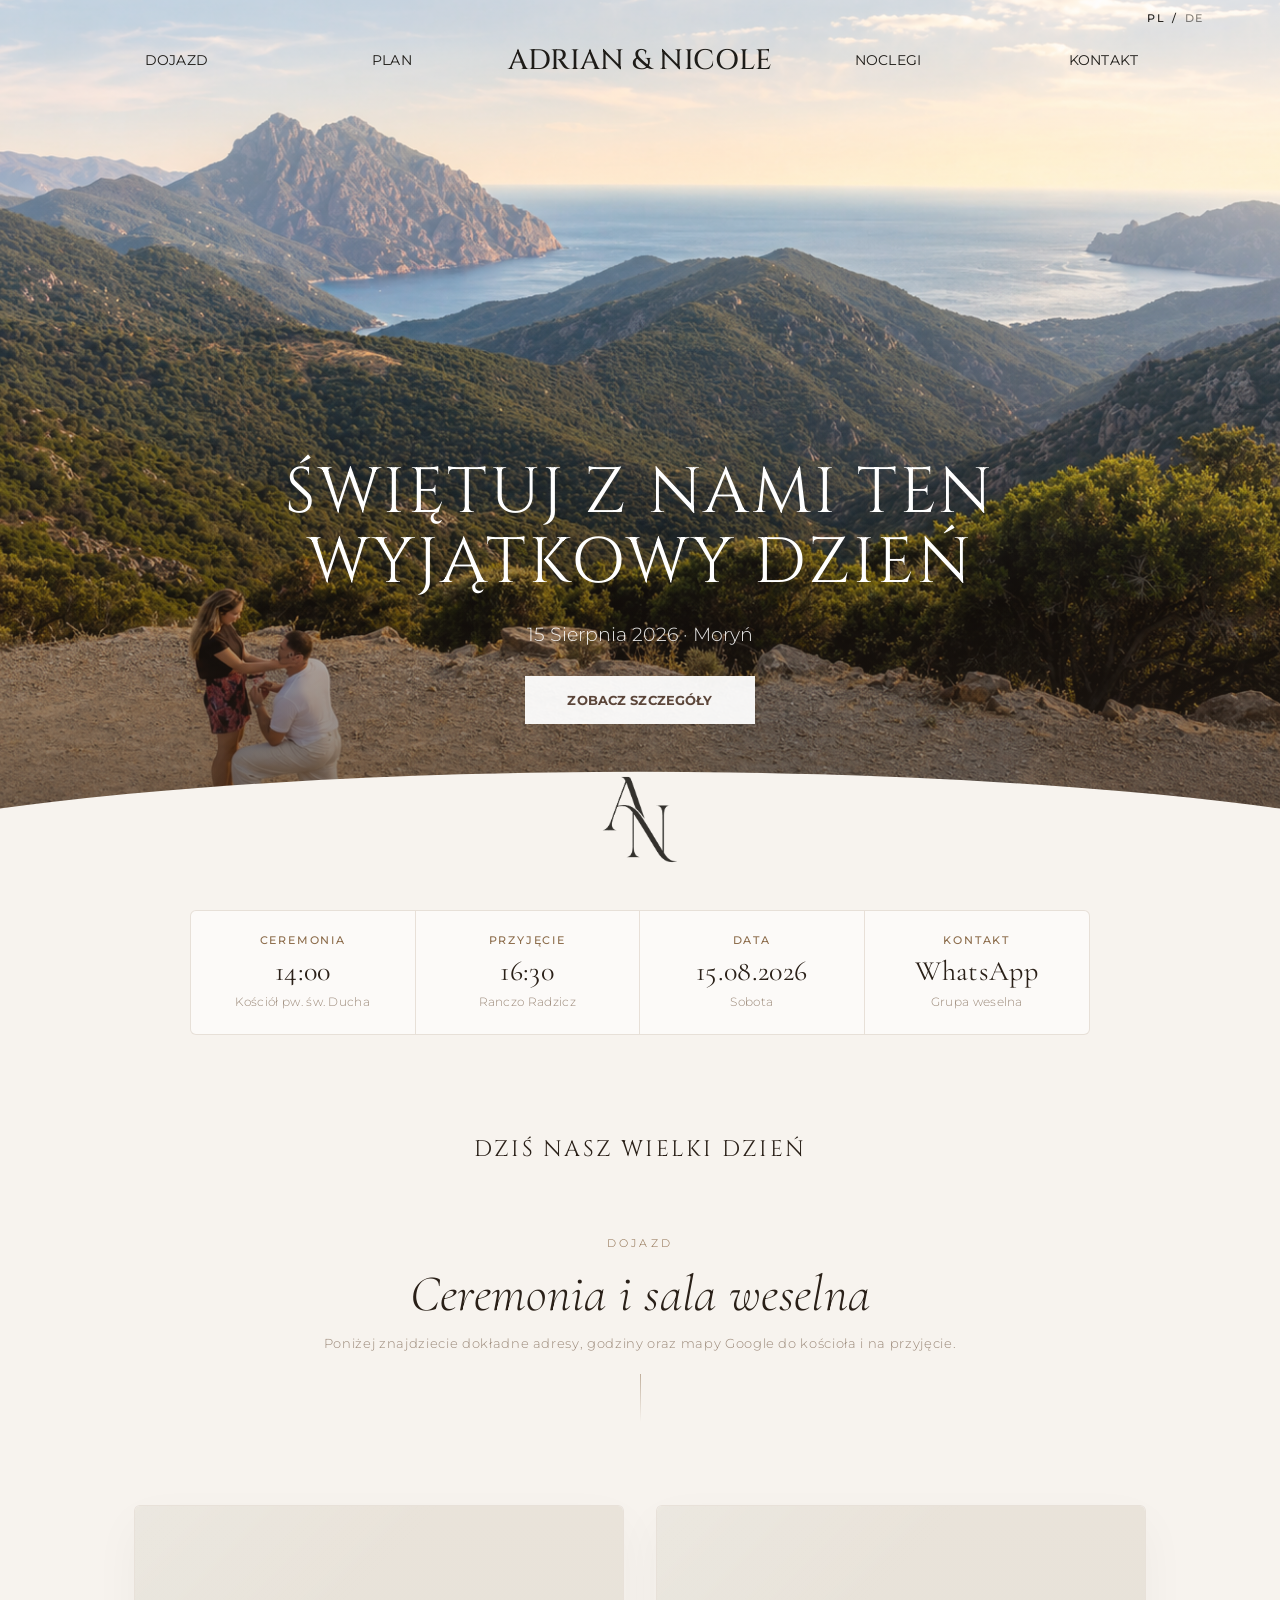
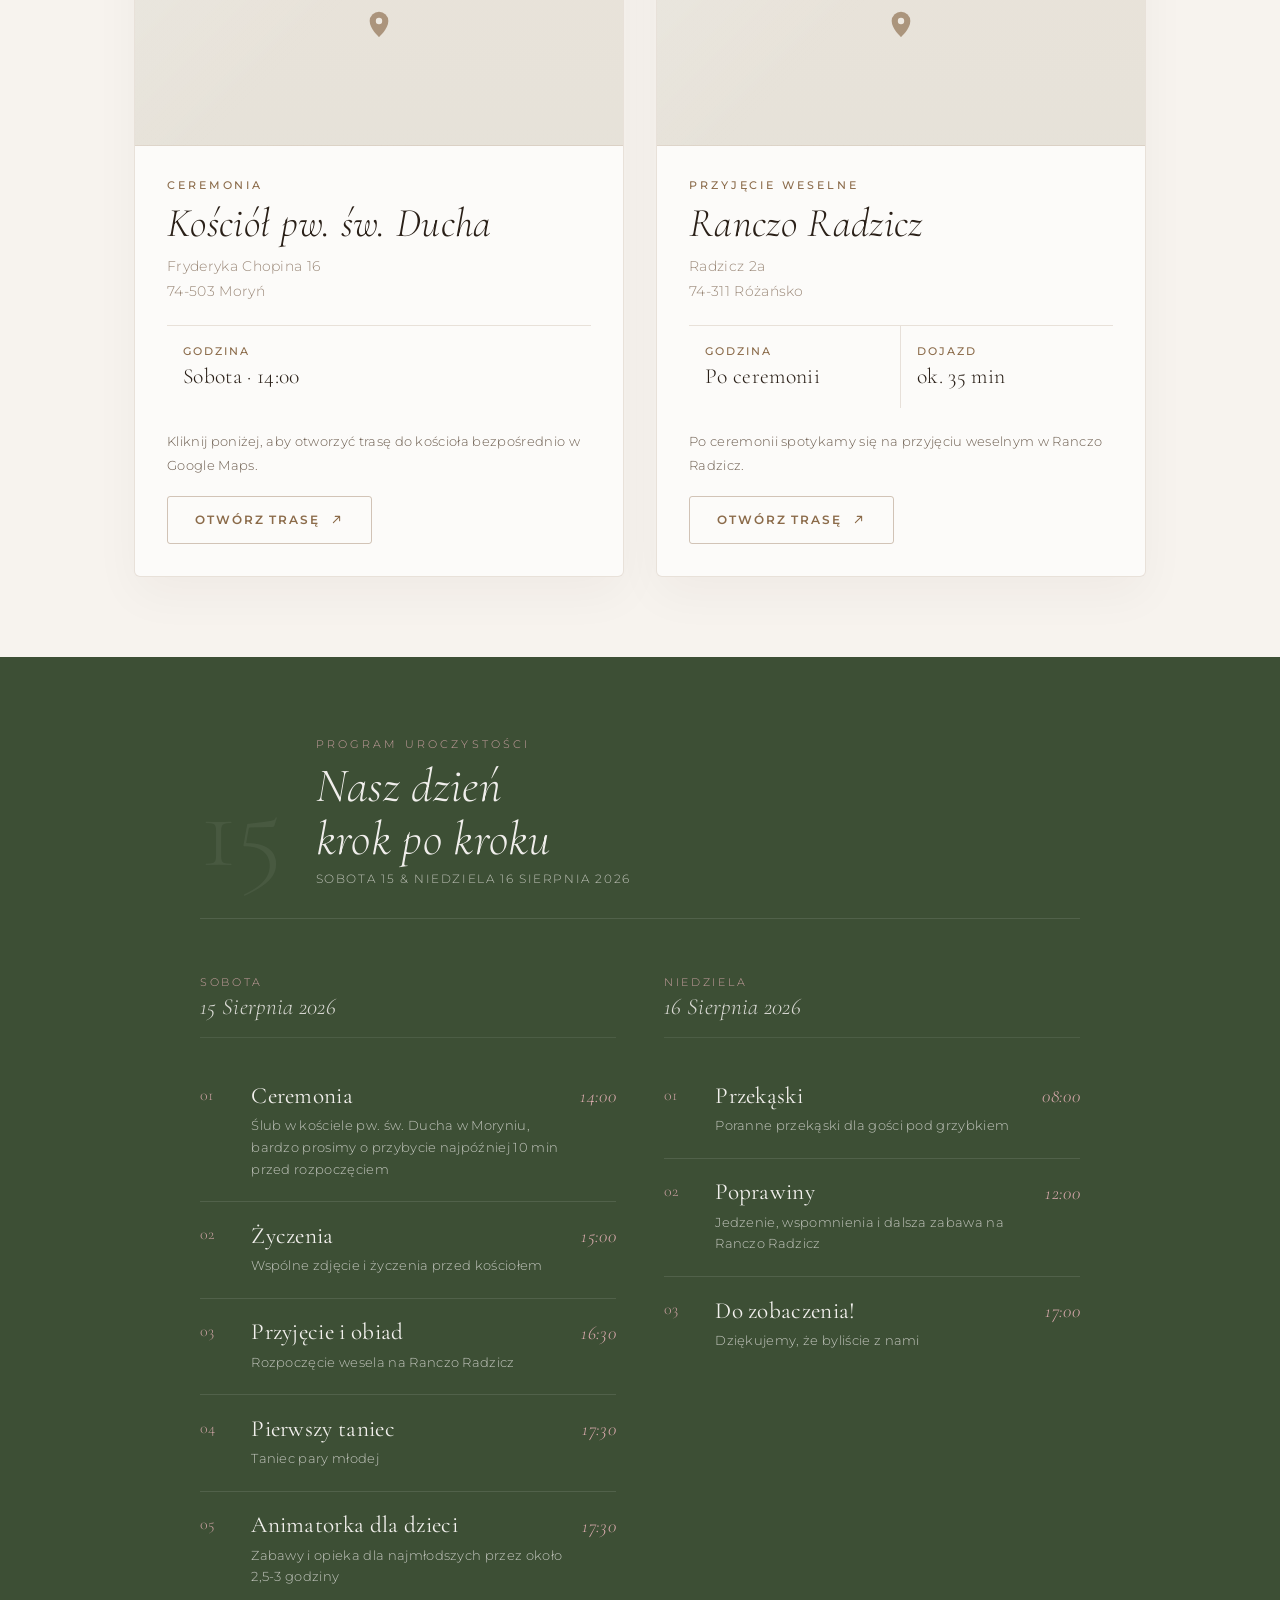
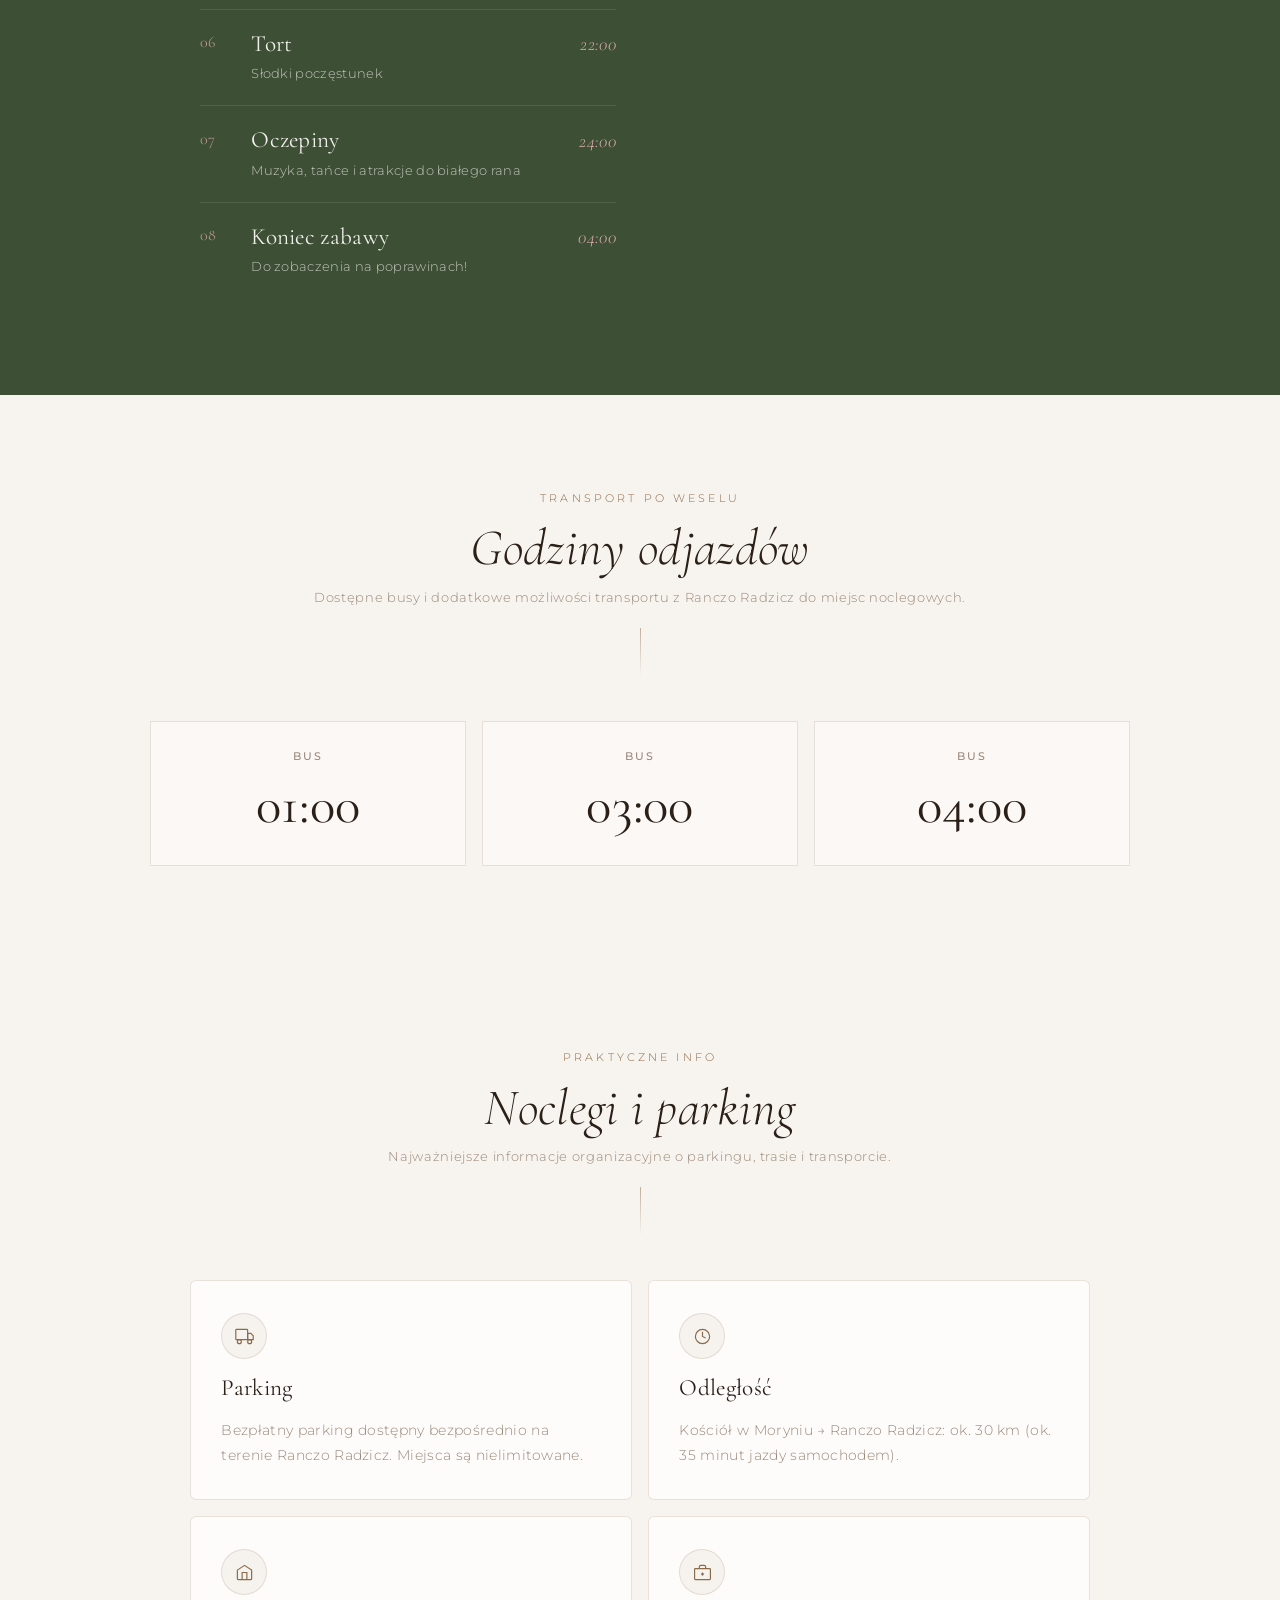
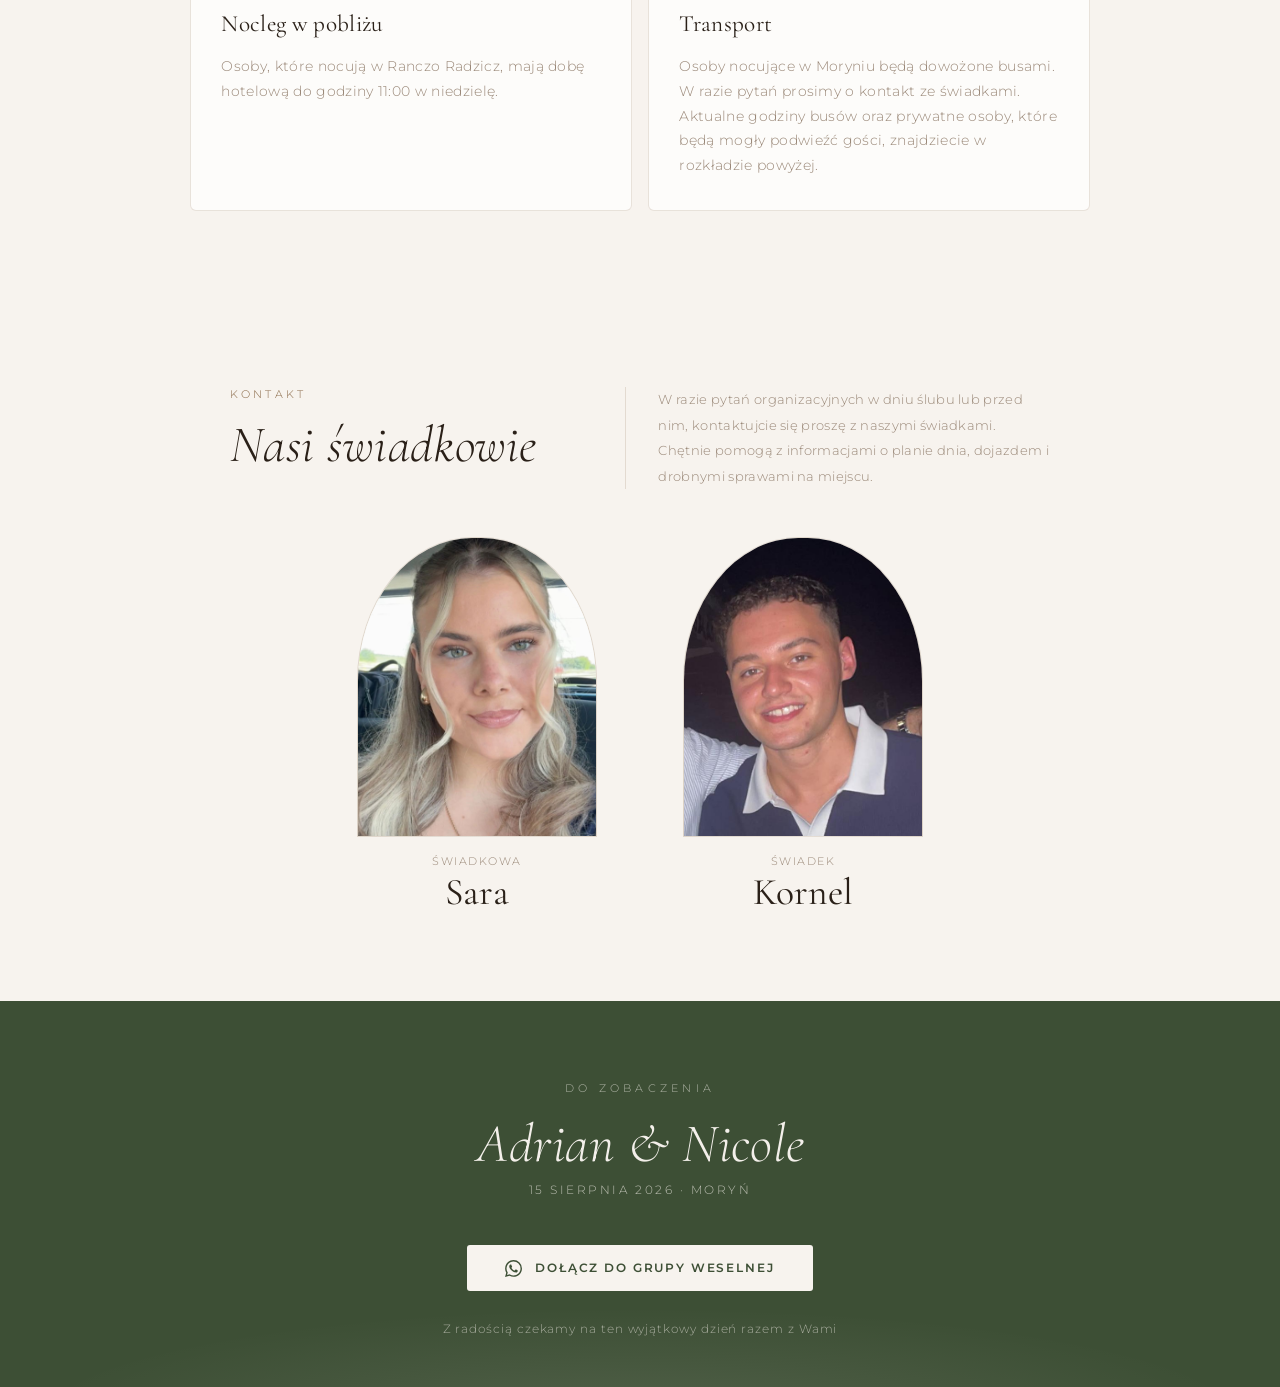
==== commit 24c4cf03: "Sync Polish and German wedding pages" ====
--- a/index.html
+++ b/index.html
@@ -185,7 +185,7 @@
       letter-spacing: 0.04em;
       line-height: 1.08;
       text-transform: uppercase;
-      margin-bottom: 1rem;
+      margin-bottom: 1.5rem;
       margin-left: auto;
       margin-right: auto;
       max-width: 980px;
@@ -1225,7 +1225,7 @@
       }
 
       .hero-photo {
-        background-position: 46% 36%;
+        background-position: 290% 500%;
       }
 
       .hero-nav {
@@ -1534,7 +1534,6 @@
       <a href="#plan">Plan</a>
       <a href="#dojazd">Noclegi</a>
       <a href="#whatsapp">Kontakt</a>
-      <a href="#historia">O nas</a>
       <a href="admin.html">Panel świadków</a>
     </div>
 
@@ -1563,12 +1562,12 @@
     <div class="quick-grid">
       <a class="quick-item" href="#ceremonia">
         <span class="quick-label">Ceremonia</span>
-        <span class="quick-value">14:00</span>
+        <span class="quick-value" data-schedule-key="sat-ceremony">14:00</span>
         <span class="quick-note">Kościół pw. św. Ducha</span>
       </a>
       <a class="quick-item" href="#przyjecie">
         <span class="quick-label">Przyjęcie</span>
-        <span class="quick-value">16:30</span>
+        <span class="quick-value" data-schedule-key="sat-reception">16:30</span>
         <span class="quick-note">Ranczo Radzicz</span>
       </a>
       <a class="quick-item" href="#plan">
@@ -1639,7 +1638,7 @@
         <div class="ceremony-details">
           <div class="ceremony-detail">
             <span class="ceremony-label">Godzina</span>
-            <span class="ceremony-value">Sobota · 14:00</span>
+            <span class="ceremony-value">Sobota · <span data-schedule-key="sat-ceremony">14:00</span></span>
           </div>
         </div>
 
@@ -1729,7 +1728,8 @@
               <span class="pt-idx">01</span>
               <div class="pt-body">
                 <span class="pt-name">Ceremonia</span>
-                <span class="pt-desc">Ślub w kościele pw. św. Ducha w Moryniu</span>
+                <span class="pt-desc">Ślub w kościele pw. św. Ducha w Moryniu, bardzo prosimy o przybycie najpóźniej
+                  10 min przed rozpoczęciem</span>
               </div>
               <span class="pt-time" data-schedule-key="sat-ceremony">14:00</span>
             </div>
@@ -1737,8 +1737,8 @@
             <div class="pt-item">
               <span class="pt-idx">02</span>
               <div class="pt-body">
-                <span class="pt-name">Sprawne zyczenia</span>
-                <span class="pt-desc">Wspólne zdjęcie i podziękowania przed kościołem</span>
+                <span class="pt-name">Życzenia</span>
+                <span class="pt-desc">Wspólne zdjęcie i życzenia przed kościołem</span>
               </div>
               <span class="pt-time" data-schedule-key="sat-thanks">15:00</span>
             </div>
@@ -1767,7 +1767,7 @@
                 <span class="pt-name">Animatorka dla dzieci</span>
                 <span class="pt-desc">Zabawy i opieka dla najmłodszych przez około 2,5-3 godziny</span>
               </div>
-              <span class="pt-time" data-schedule-key="sat-animator">17:00</span>
+              <span class="pt-time" data-schedule-key="sat-animator">17:30</span>
             </div>
 
             <div class="pt-item">
@@ -1809,8 +1809,8 @@
             <div class="pt-item">
               <span class="pt-idx">01</span>
               <div class="pt-body">
-                <span class="pt-name">Przekąski pod grzybkiem</span>
-                <span class="pt-desc">Poranne przekąski dla gości na terenie Ranczo Radzicz</span>
+                <span class="pt-name">Przekąski</span>
+                <span class="pt-desc">Poranne przekąski dla gości pod grzybkiem</span>
               </div>
               <span class="pt-time" data-schedule-key="sun-snacks">08:00</span>
             </div>
@@ -2028,4 +2028,4 @@
   </script>
 </body>
 
-</html>+</html>
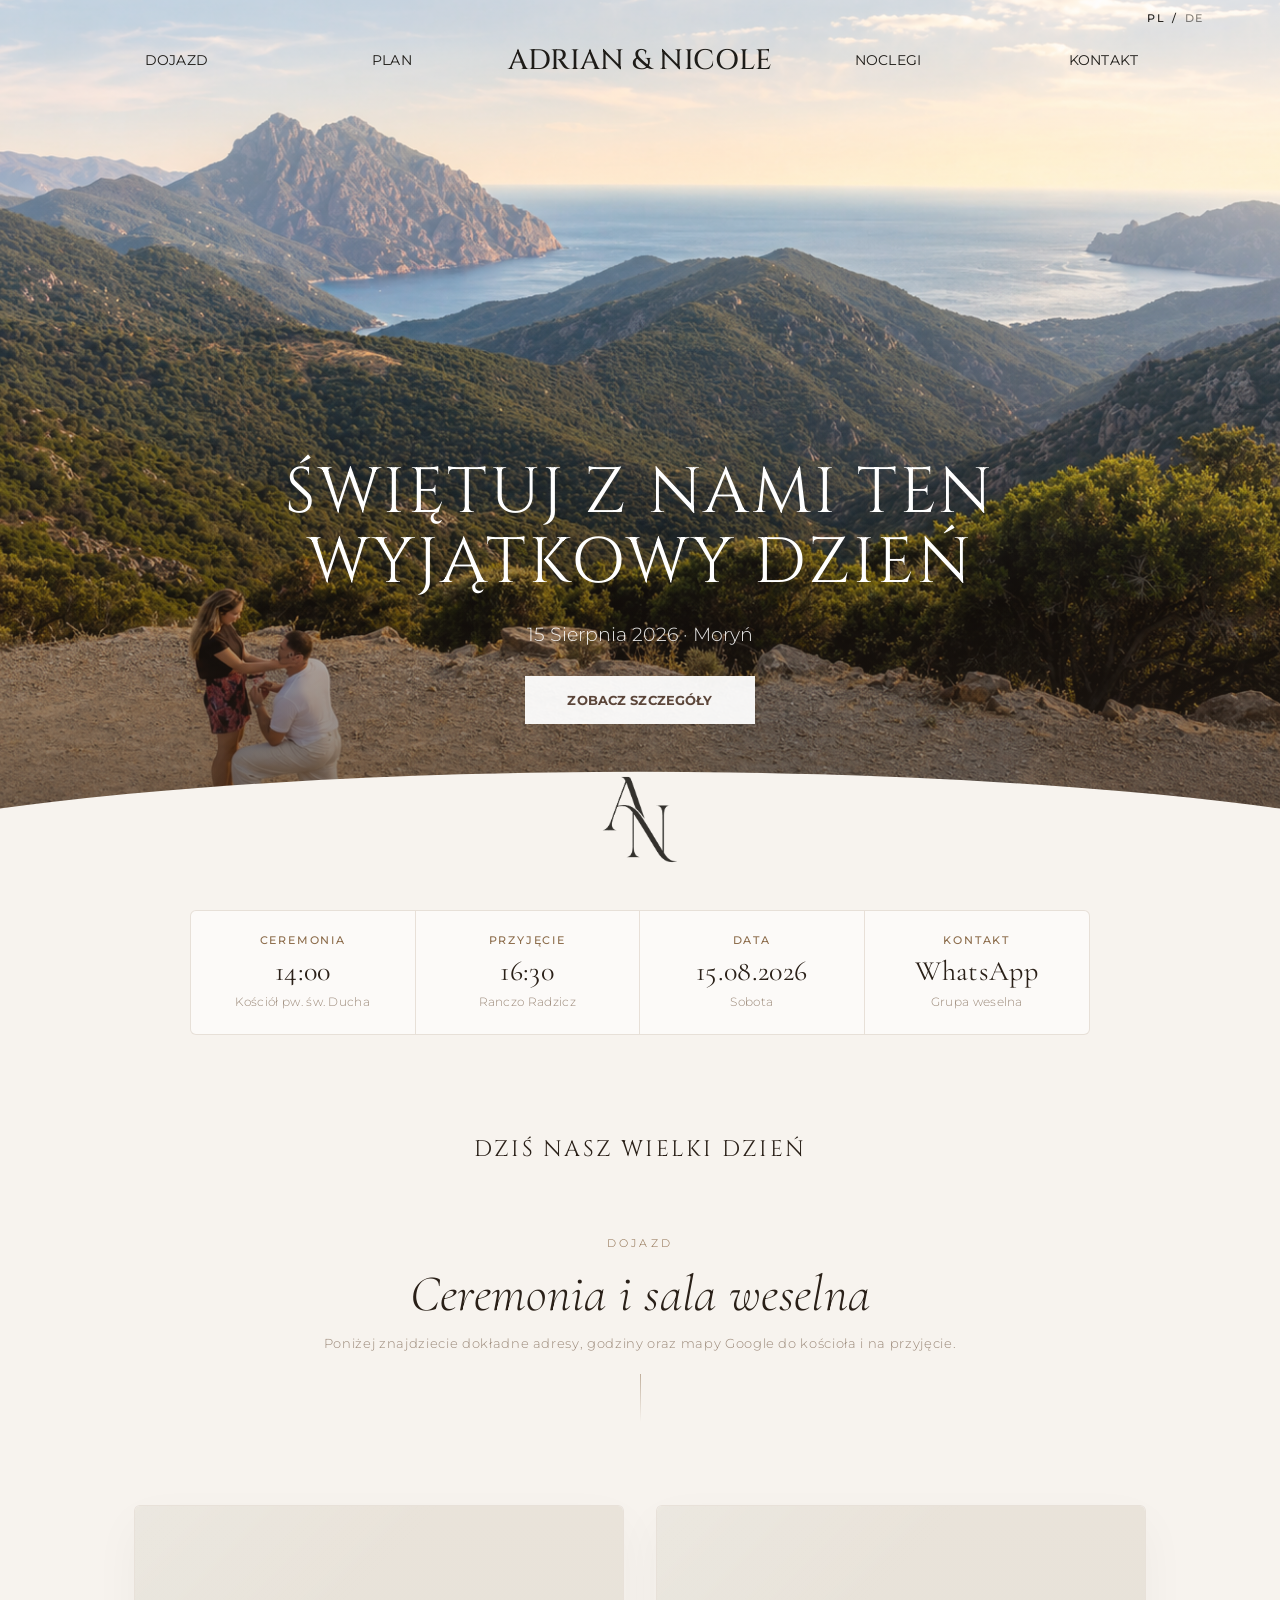
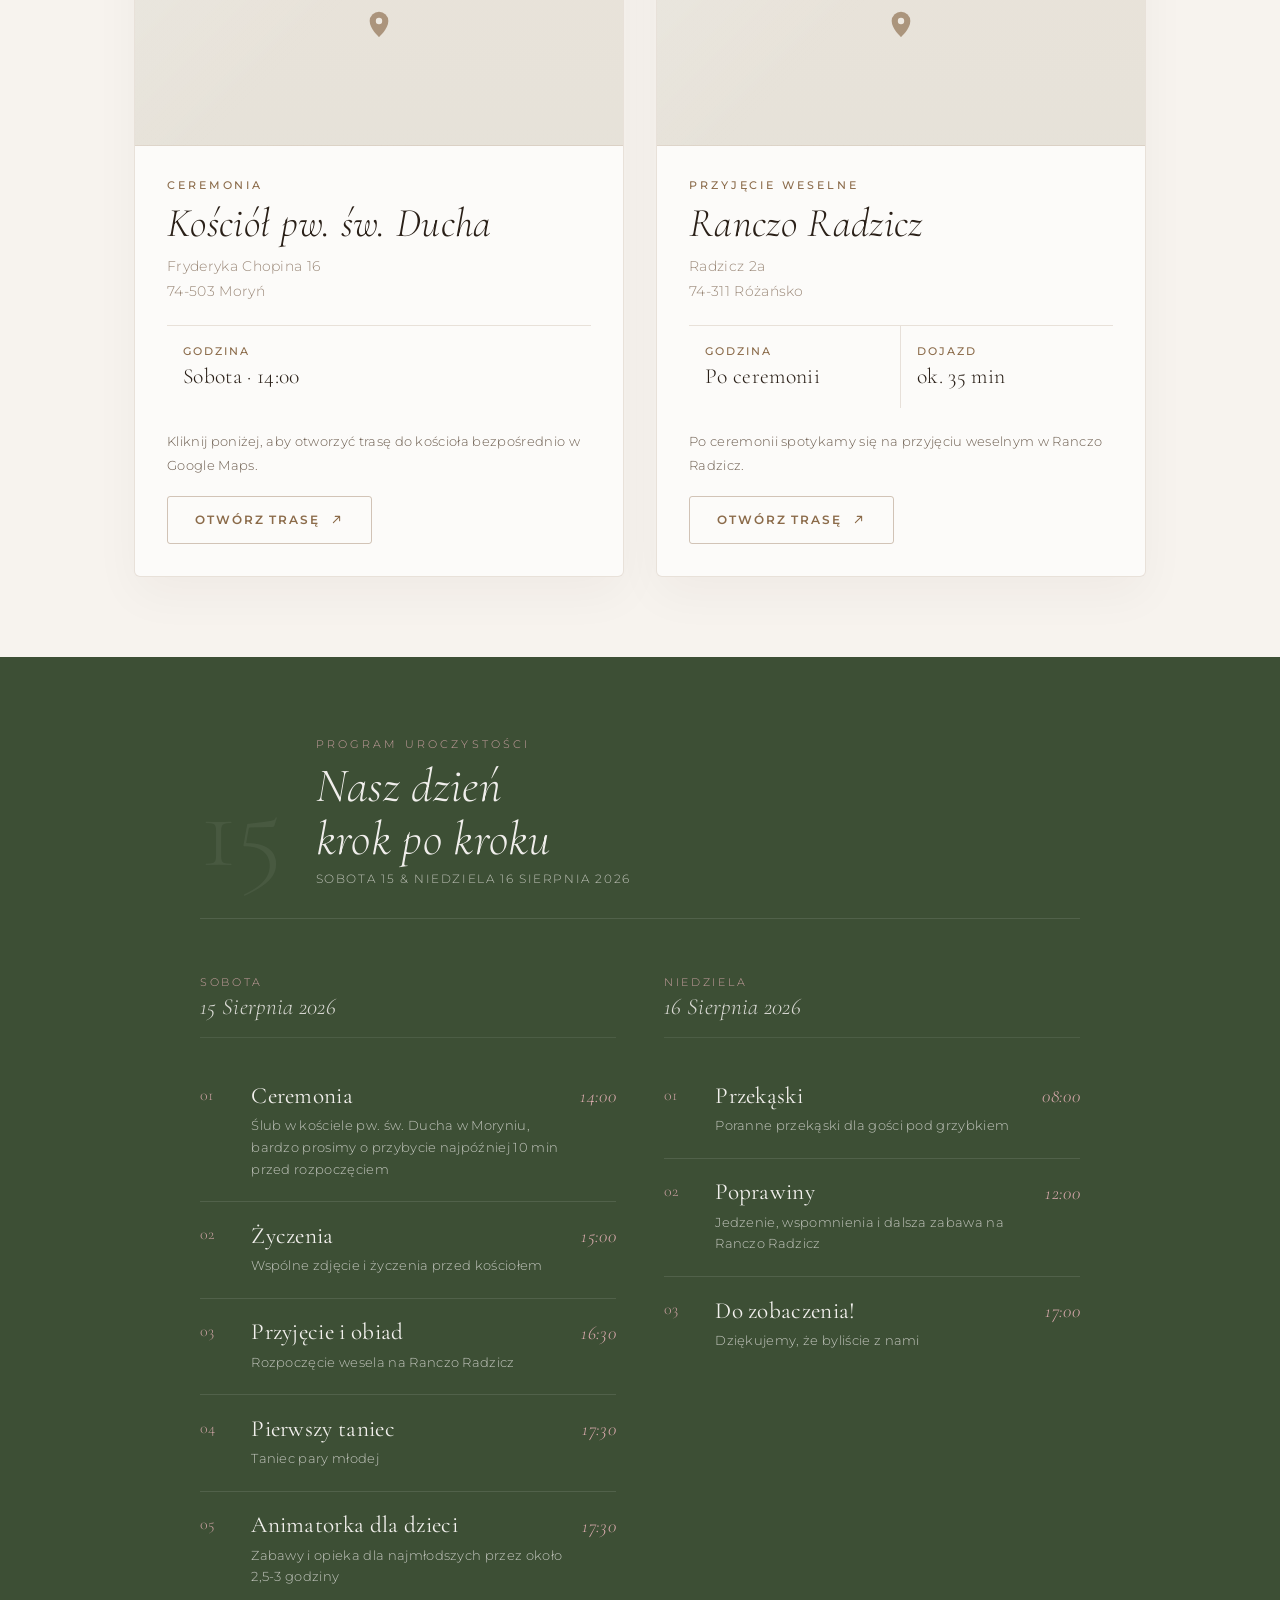
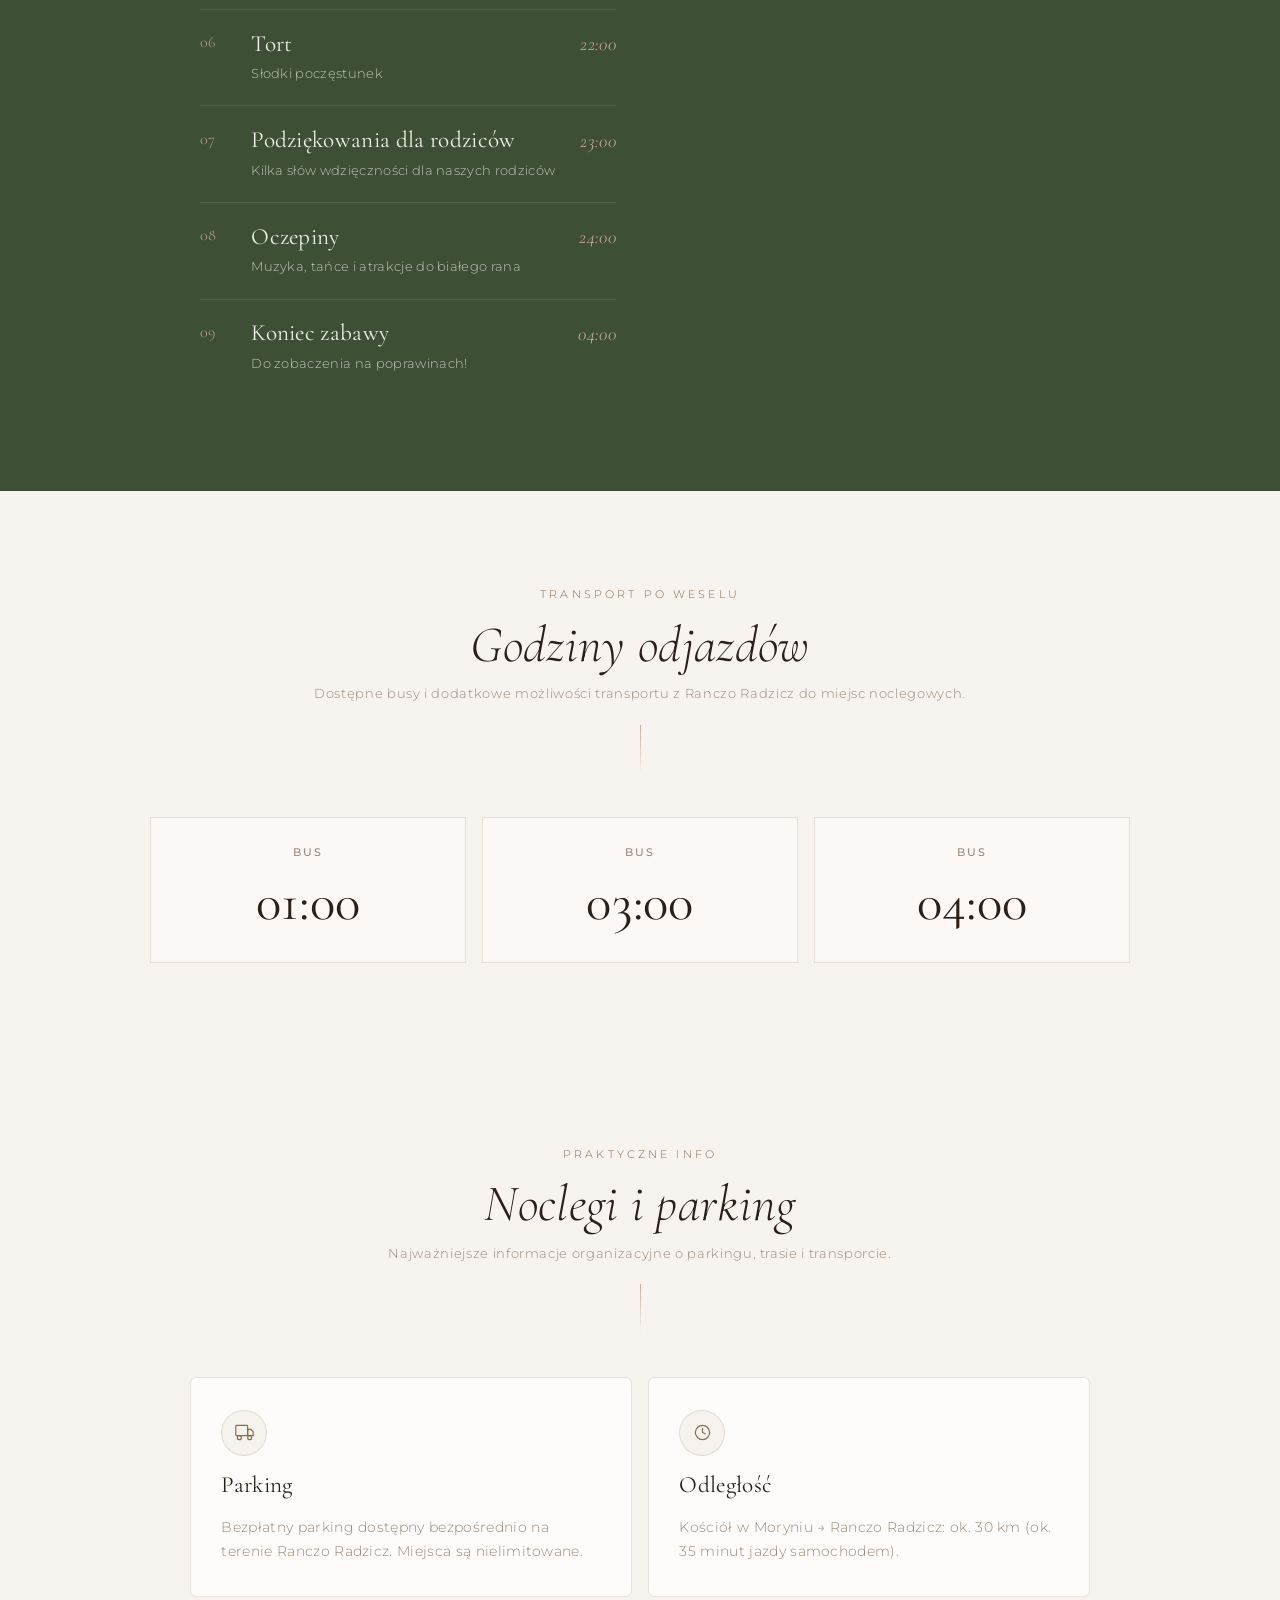
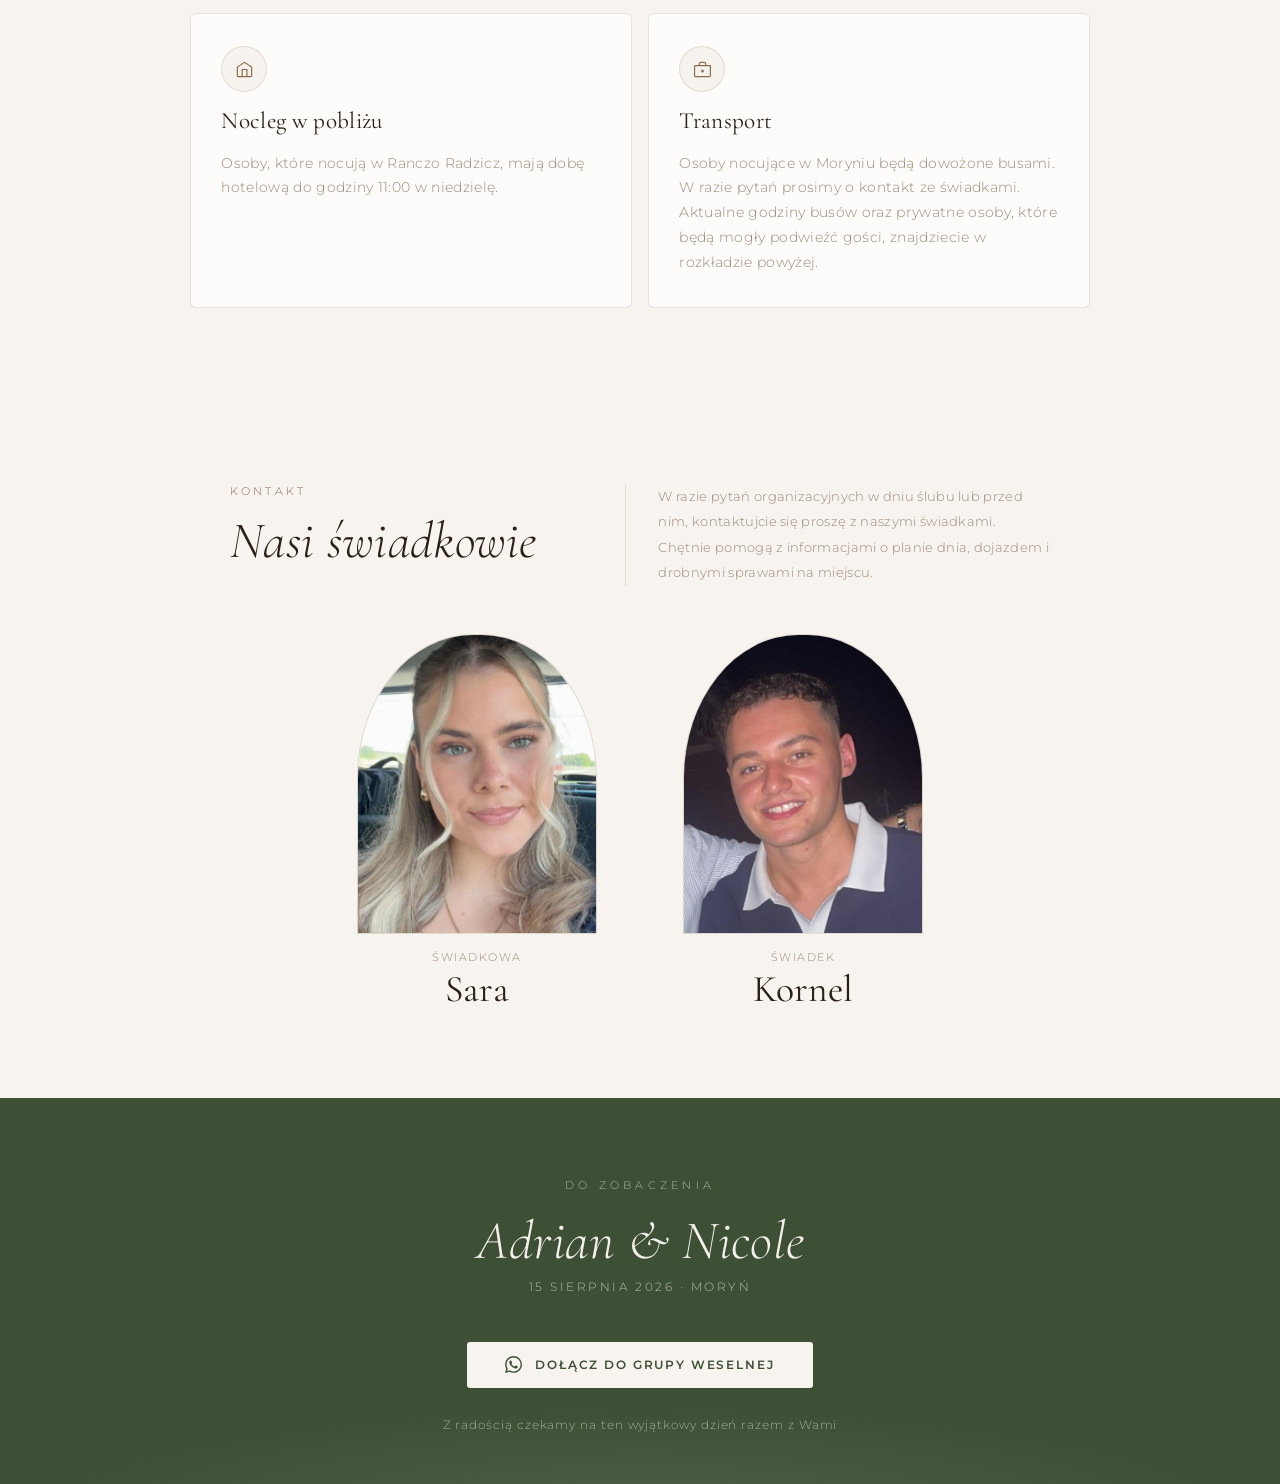
==== commit 4ccddf38: "Add parent thank-you schedule item" ====
--- a/index.html
+++ b/index.html
@@ -1782,6 +1782,15 @@
             <div class="pt-item">
               <span class="pt-idx">07</span>
               <div class="pt-body">
+                <span class="pt-name">Podziękowania dla rodziców</span>
+                <span class="pt-desc">Kilka słów wdzięczności dla naszych rodziców</span>
+              </div>
+              <span class="pt-time" data-schedule-key="sat-parents">23:00</span>
+            </div>
+
+            <div class="pt-item">
+              <span class="pt-idx">08</span>
+              <div class="pt-body">
                 <span class="pt-name">Oczepiny</span>
                 <span class="pt-desc">Muzyka, tańce i atrakcje do białego rana</span>
               </div>
@@ -1789,7 +1798,7 @@
             </div>
 
             <div class="pt-item">
-              <span class="pt-idx">08</span>
+              <span class="pt-idx">09</span>
               <div class="pt-body">
                 <span class="pt-name">Koniec zabawy</span>
                 <span class="pt-desc">Do zobaczenia na poprawinach!</span>
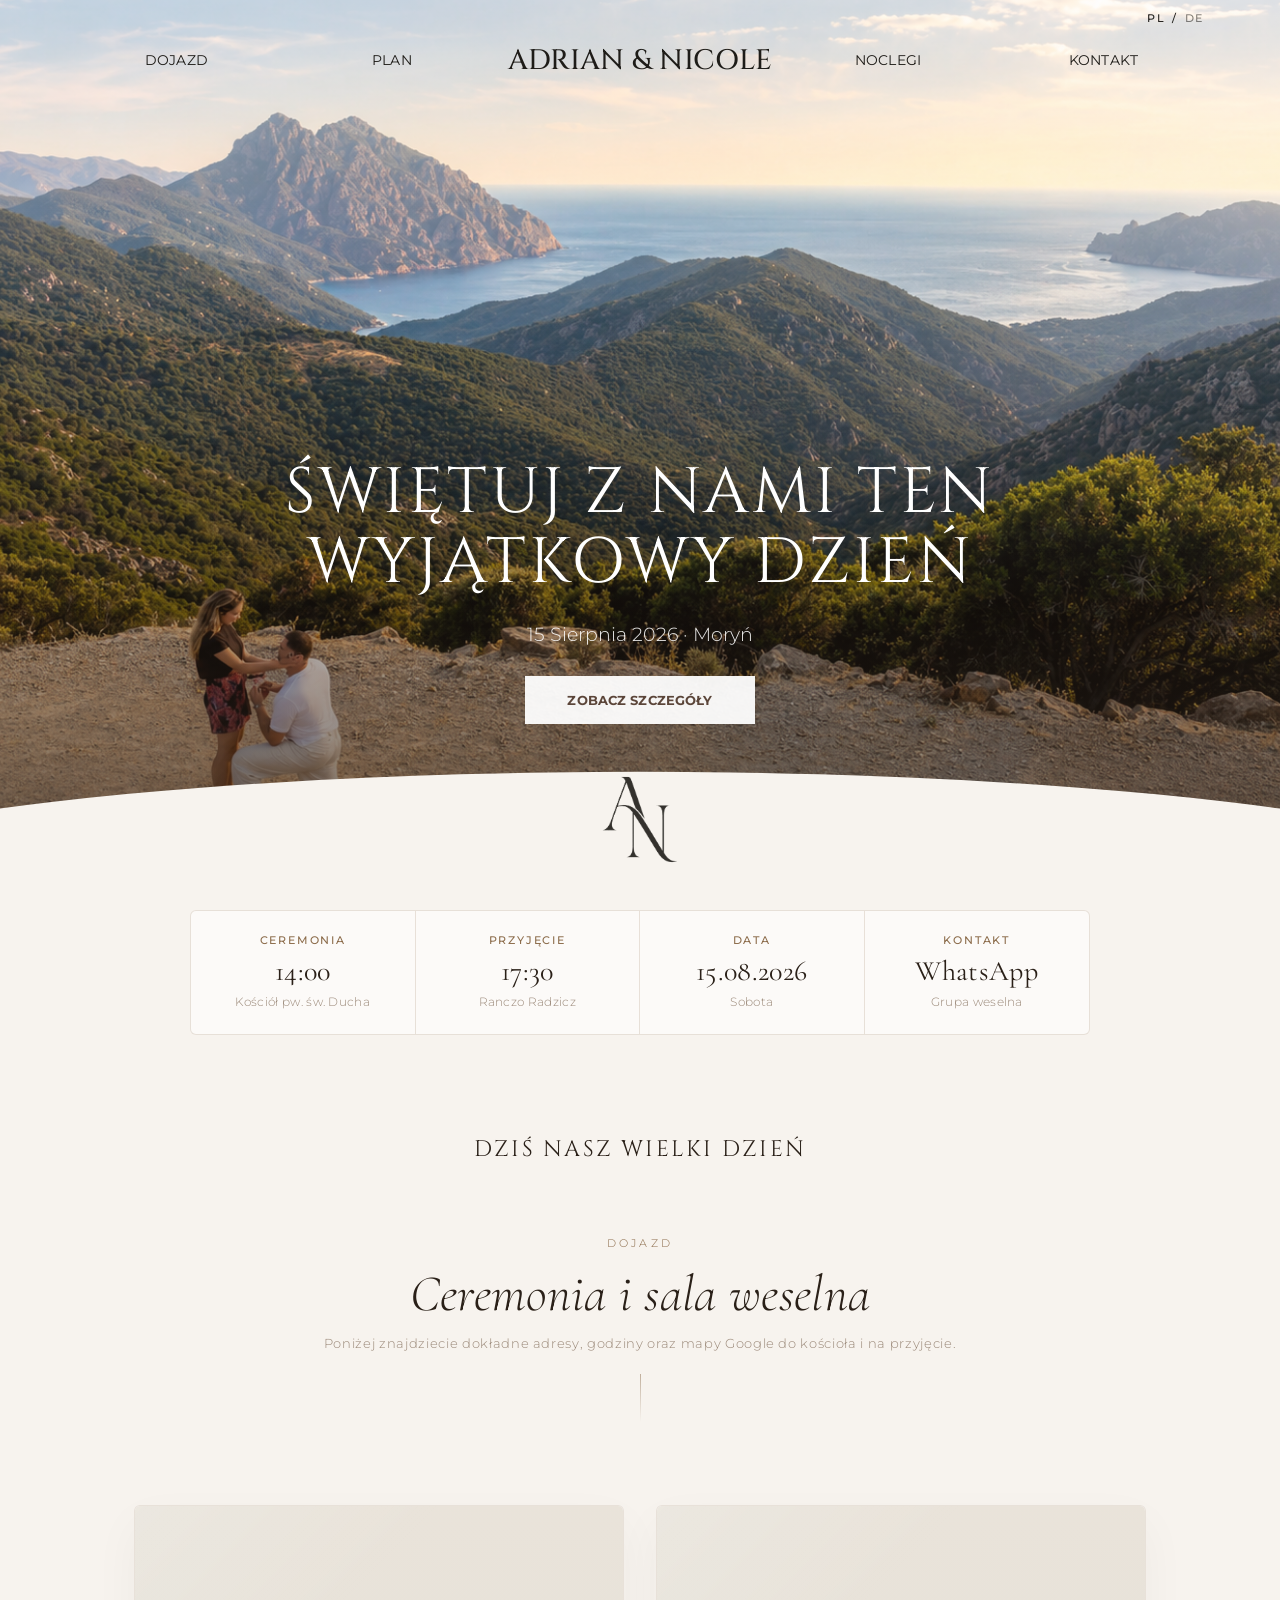
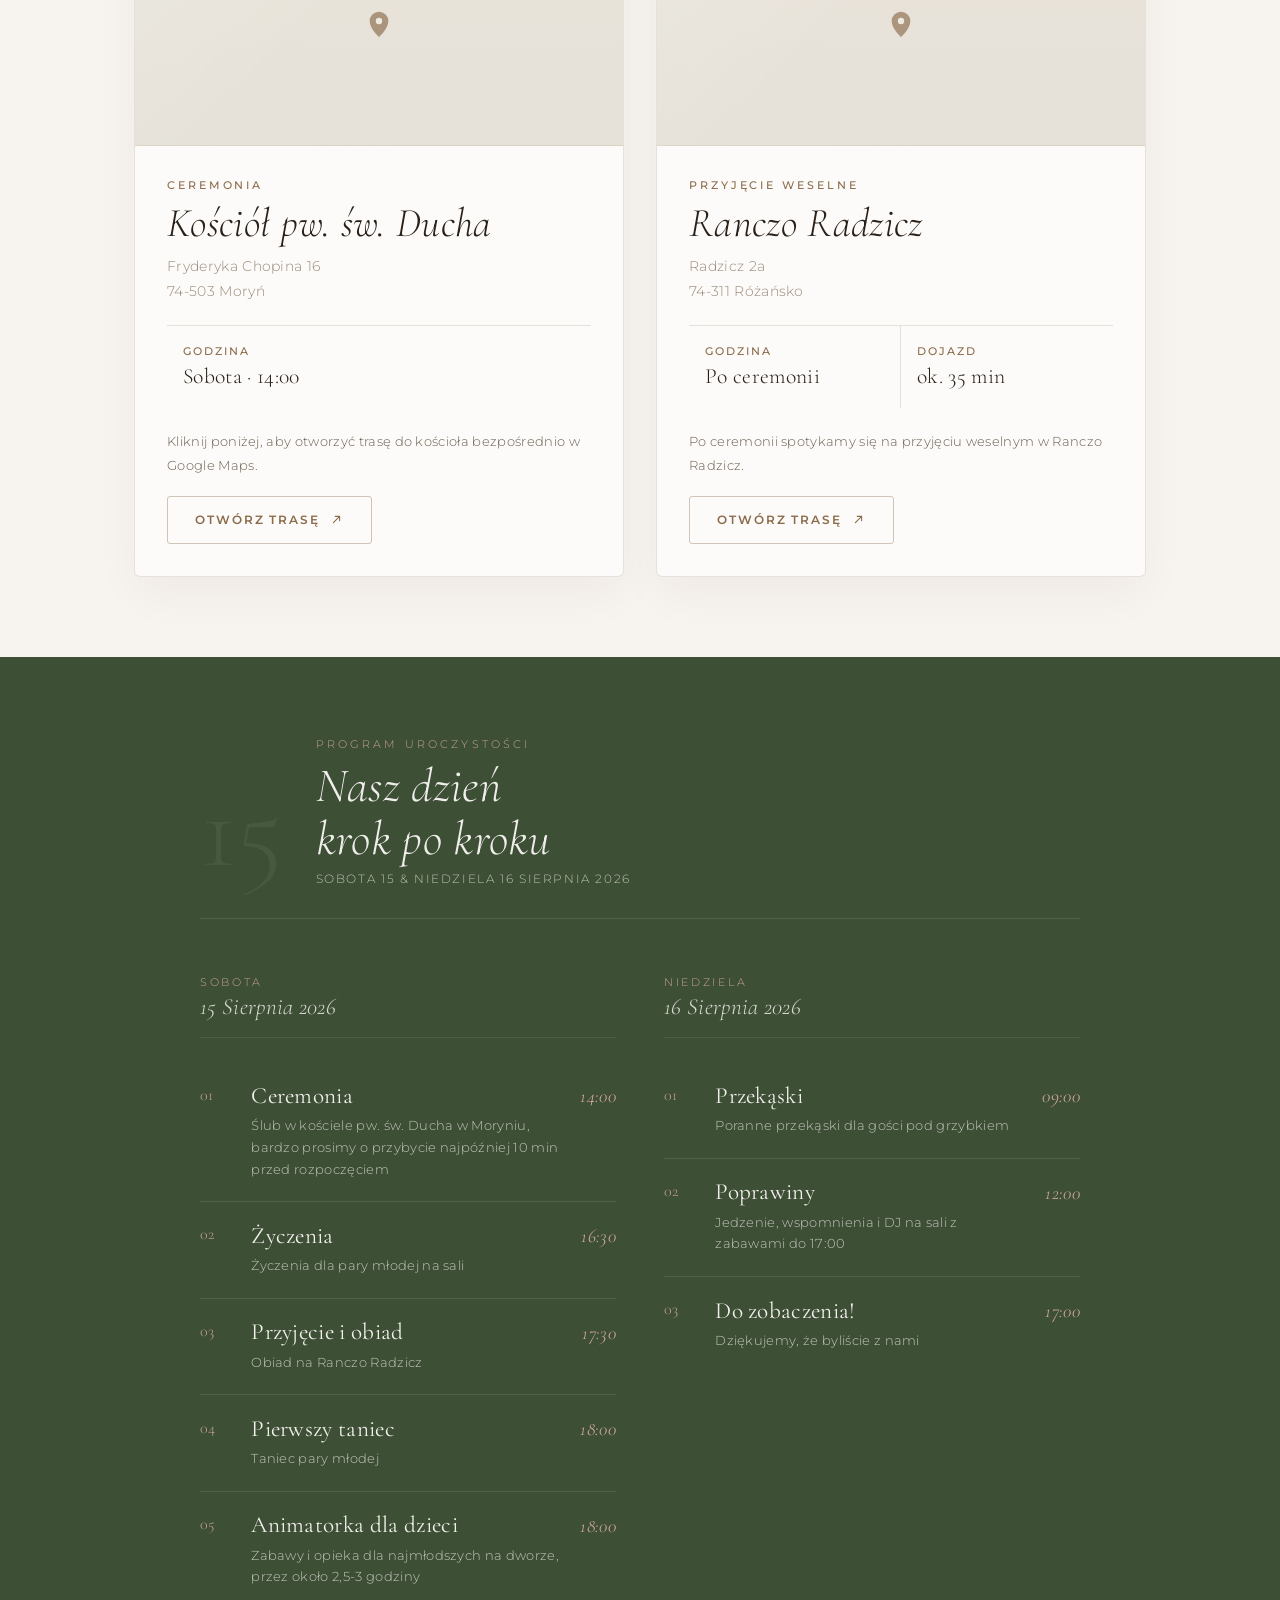
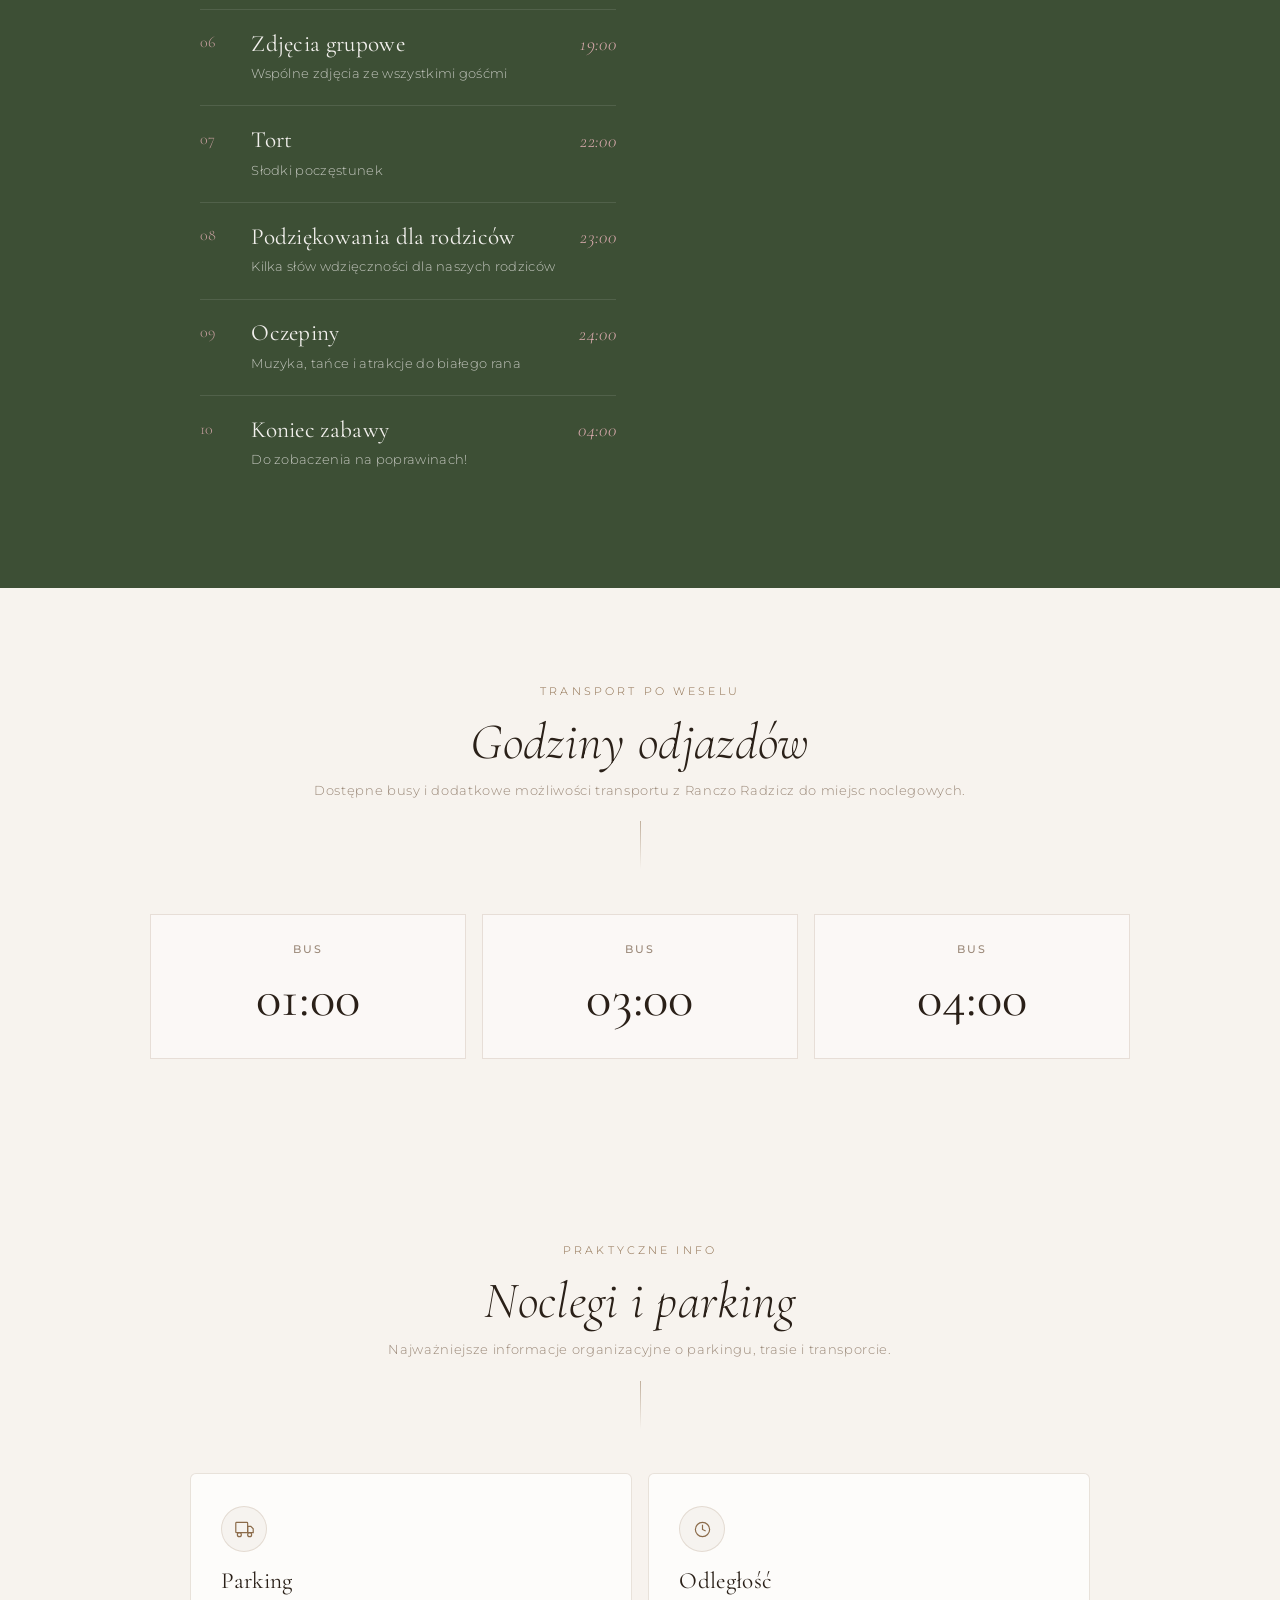
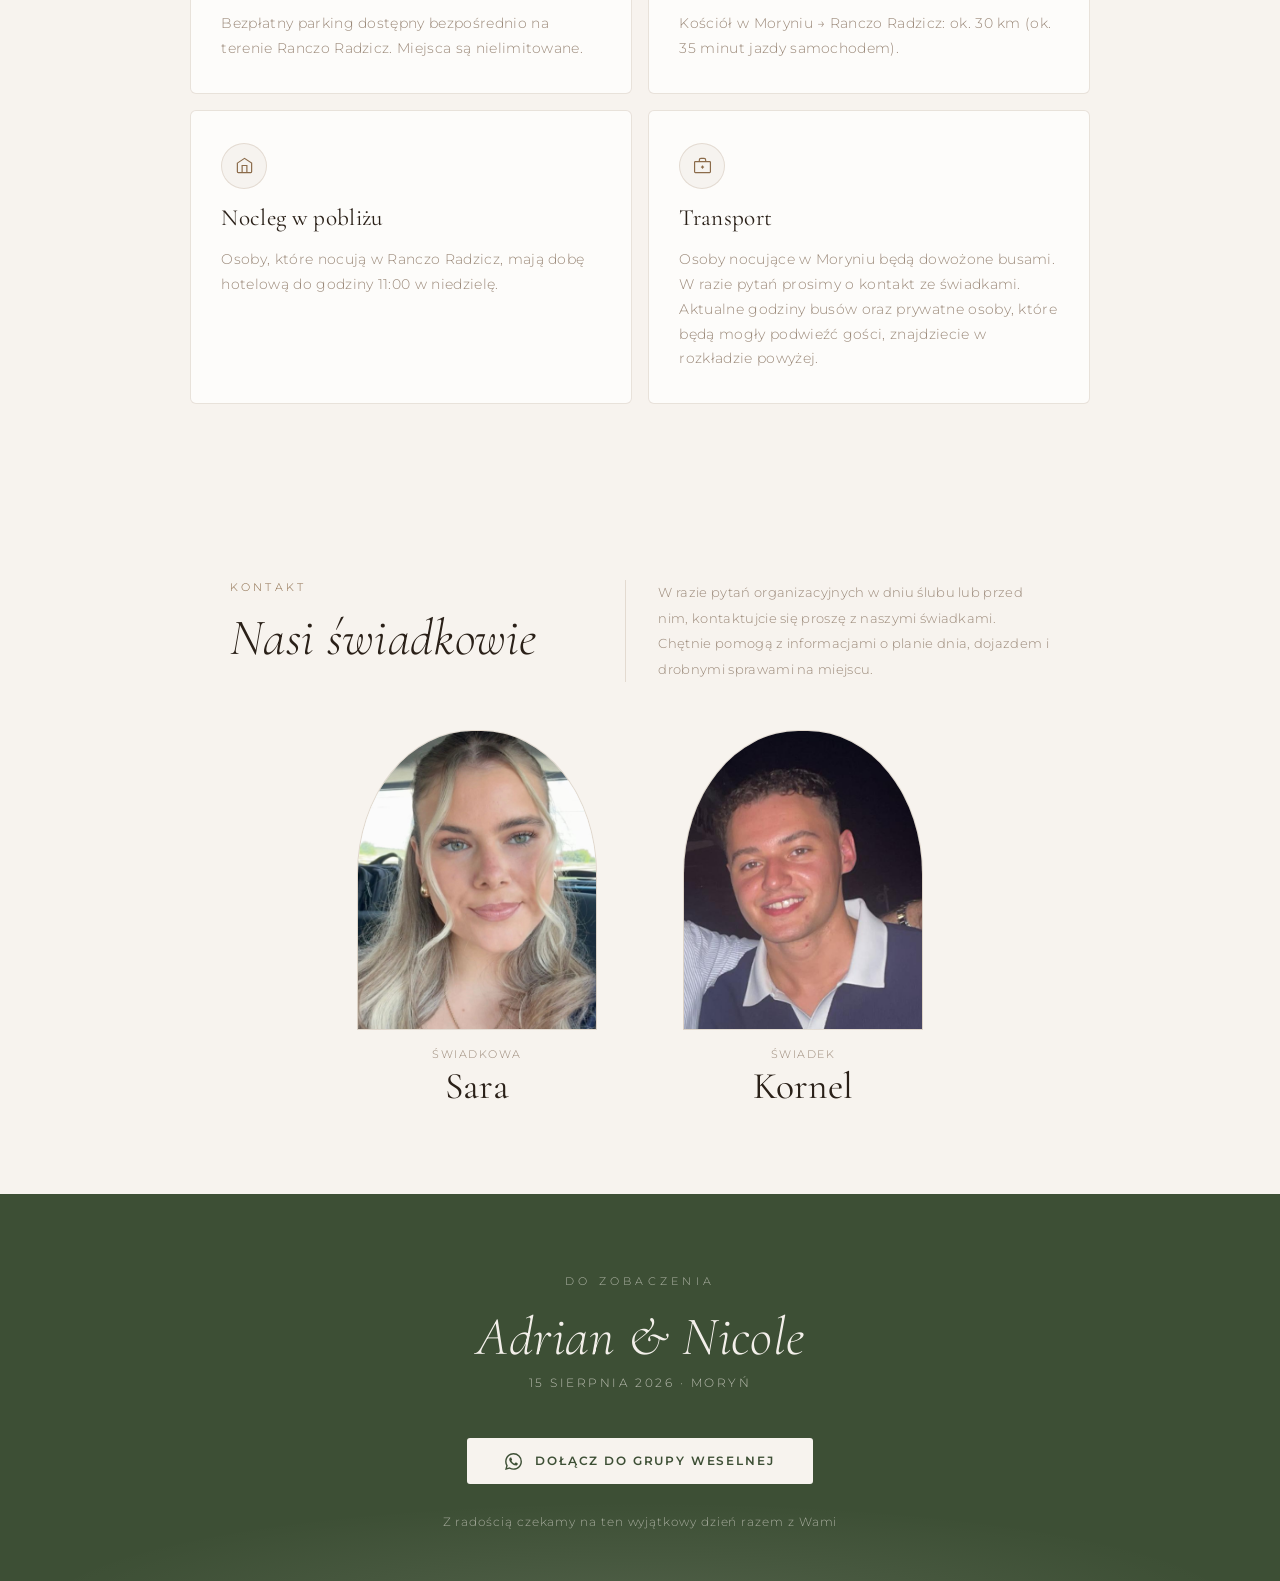
==== commit 13978ac4: "Aktualizacja programu dnia i sekcji transportu Sobota: życzenia przeniesione na salę (16:30), obiad " ====
--- a/index.html
+++ b/index.html
@@ -690,53 +690,6 @@
     }
 
     /* ════════════════════════════════
-       NASZA HISTORIA
-    ════════════════════════════════ */
-    .story-list {
-      display: flex;
-      flex-direction: column;
-      gap: 1.2rem;
-      max-width: 560px;
-      margin: 0 auto;
-    }
-
-    .story-row {
-      display: block;
-    }
-
-    .story-year {
-      font-family: 'Cormorant Garamond', serif;
-      font-style: italic;
-      font-size: clamp(1.35rem, 3vw, 2rem);
-      color: var(--pink);
-      text-align: center;
-      padding-top: 0;
-      margin-bottom: 0.55rem;
-      letter-spacing: 0.05em;
-    }
-
-    .story-box {
-      background: var(--white);
-      border: 1px solid var(--border);
-      border-radius: 6px;
-      padding: 1.35rem 1.55rem;
-    }
-
-    .story-box h3 {
-      font-family: 'Cormorant Garamond', serif;
-      font-size: 1.38rem;
-      font-weight: 400;
-      color: var(--dark);
-      margin-bottom: 0.45rem;
-    }
-
-    .story-box p {
-      font-size: 0.84rem;
-      color: var(--muted);
-      line-height: 1.8;
-    }
-
-    /* ════════════════════════════════
        PLAN DNIA — green bg, DreamDay style
     ════════════════════════════════ */
     /* ── PROGRAM DNIA — Styl 4 (numerowany) ── */
@@ -1567,7 +1520,7 @@
       </a>
       <a class="quick-item" href="#przyjecie">
         <span class="quick-label">Przyjęcie</span>
-        <span class="quick-value" data-schedule-key="sat-reception">16:30</span>
+        <span class="quick-value" data-schedule-key="sat-reception">17:30</span>
         <span class="quick-note">Ranczo Radzicz</span>
       </a>
       <a class="quick-item" href="#plan">
@@ -1738,18 +1691,18 @@
               <span class="pt-idx">02</span>
               <div class="pt-body">
                 <span class="pt-name">Życzenia</span>
-                <span class="pt-desc">Wspólne zdjęcie i życzenia przed kościołem</span>
+                <span class="pt-desc">Życzenia dla pary młodej na sali</span>
               </div>
-              <span class="pt-time" data-schedule-key="sat-thanks">15:00</span>
+              <span class="pt-time" data-schedule-key="sat-thanks">16:30</span>
             </div>
 
             <div class="pt-item">
               <span class="pt-idx">03</span>
               <div class="pt-body">
                 <span class="pt-name">Przyjęcie i obiad</span>
-                <span class="pt-desc">Rozpoczęcie wesela na Ranczo Radzicz</span>
+                <span class="pt-desc">Obiad na Ranczo Radzicz</span>
               </div>
-              <span class="pt-time" data-schedule-key="sat-reception">16:30</span>
+              <span class="pt-time" data-schedule-key="sat-reception">17:30</span>
             </div>
 
             <div class="pt-item">
@@ -1758,20 +1711,29 @@
                 <span class="pt-name">Pierwszy taniec</span>
                 <span class="pt-desc">Taniec pary młodej</span>
               </div>
-              <span class="pt-time" data-schedule-key="sat-first-dance">17:30</span>
+              <span class="pt-time" data-schedule-key="sat-first-dance">18:00</span>
             </div>
 
             <div class="pt-item">
               <span class="pt-idx">05</span>
               <div class="pt-body">
                 <span class="pt-name">Animatorka dla dzieci</span>
-                <span class="pt-desc">Zabawy i opieka dla najmłodszych przez około 2,5-3 godziny</span>
+                <span class="pt-desc">Zabawy i opieka dla najmłodszych na dworze, przez około 2,5-3 godziny</span>
               </div>
-              <span class="pt-time" data-schedule-key="sat-animator">17:30</span>
+              <span class="pt-time" data-schedule-key="sat-animator">18:00</span>
             </div>
 
             <div class="pt-item">
               <span class="pt-idx">06</span>
+              <div class="pt-body">
+                <span class="pt-name">Zdjęcia grupowe</span>
+                <span class="pt-desc">Wspólne zdjęcia ze wszystkimi gośćmi</span>
+              </div>
+              <span class="pt-time" data-schedule-key="sat-photos">19:00</span>
+            </div>
+
+            <div class="pt-item">
+              <span class="pt-idx">07</span>
               <div class="pt-body">
                 <span class="pt-name">Tort</span>
                 <span class="pt-desc">Słodki poczęstunek</span>
@@ -1780,7 +1742,7 @@
             </div>
 
             <div class="pt-item">
-              <span class="pt-idx">07</span>
+              <span class="pt-idx">08</span>
               <div class="pt-body">
                 <span class="pt-name">Podziękowania dla rodziców</span>
                 <span class="pt-desc">Kilka słów wdzięczności dla naszych rodziców</span>
@@ -1789,7 +1751,7 @@
             </div>
 
             <div class="pt-item">
-              <span class="pt-idx">08</span>
+              <span class="pt-idx">09</span>
               <div class="pt-body">
                 <span class="pt-name">Oczepiny</span>
                 <span class="pt-desc">Muzyka, tańce i atrakcje do białego rana</span>
@@ -1798,7 +1760,7 @@
             </div>
 
             <div class="pt-item">
-              <span class="pt-idx">09</span>
+              <span class="pt-idx">10</span>
               <div class="pt-body">
                 <span class="pt-name">Koniec zabawy</span>
                 <span class="pt-desc">Do zobaczenia na poprawinach!</span>
@@ -1821,14 +1783,14 @@
                 <span class="pt-name">Przekąski</span>
                 <span class="pt-desc">Poranne przekąski dla gości pod grzybkiem</span>
               </div>
-              <span class="pt-time" data-schedule-key="sun-snacks">08:00</span>
+              <span class="pt-time" data-schedule-key="sun-snacks">09:00</span>
             </div>
 
             <div class="pt-item">
               <span class="pt-idx">02</span>
               <div class="pt-body">
                 <span class="pt-name">Poprawiny</span>
-                <span class="pt-desc">Jedzenie, wspomnienia i dalsza zabawa na Ranczo Radzicz</span>
+                <span class="pt-desc">Jedzenie, wspomnienia i DJ na sali z zabawami do 17:00</span>
               </div>
               <span class="pt-time" data-schedule-key="sun-reception">12:00</span>
             </div>
--- a/schedule.css
+++ b/schedule.css
@@ -14,6 +14,13 @@
   grid-template-columns: repeat(auto-fit, minmax(180px, 1fr));
   gap: 1rem;
   margin-top: 2.5rem;
+}
+
+.bus-empty {
+  grid-column: 1 / -1;
+  color: var(--muted);
+  font-size: 0.9rem;
+  margin: 0;
 }
 
 .bus-time {
